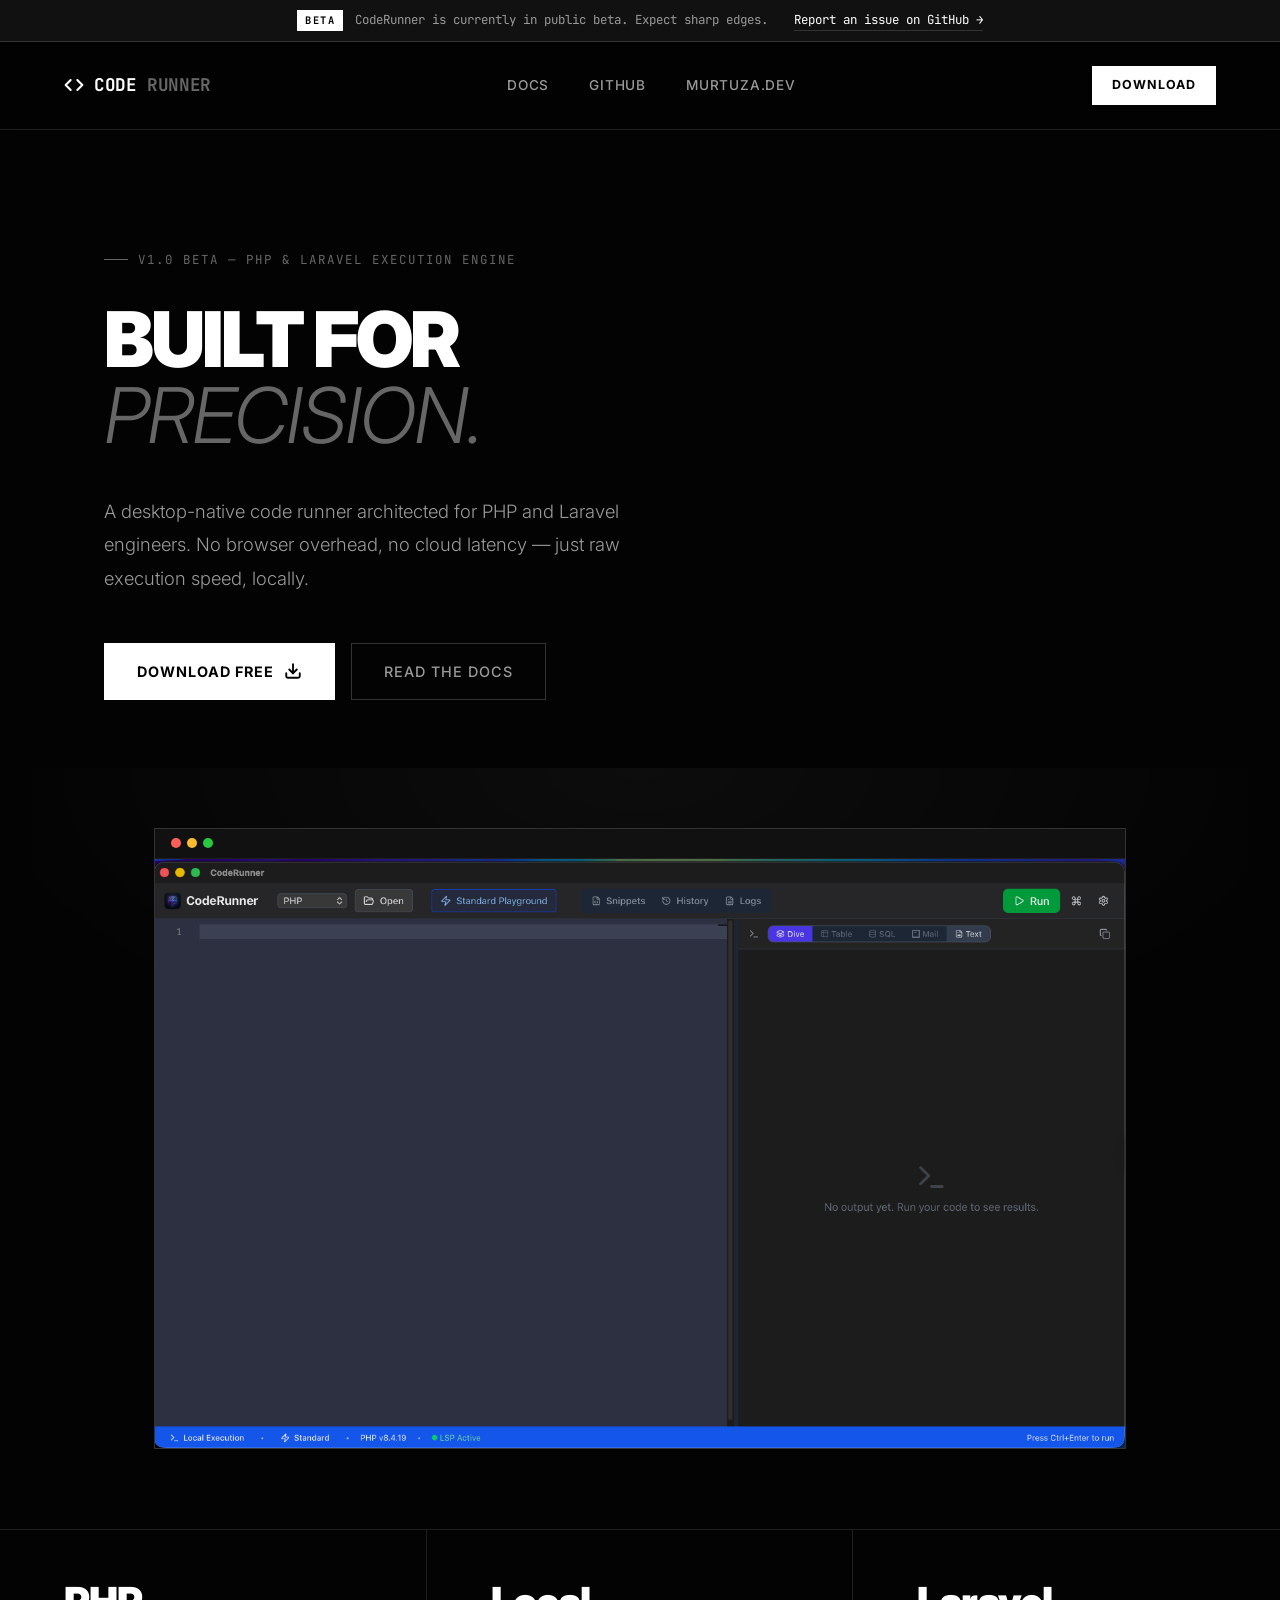
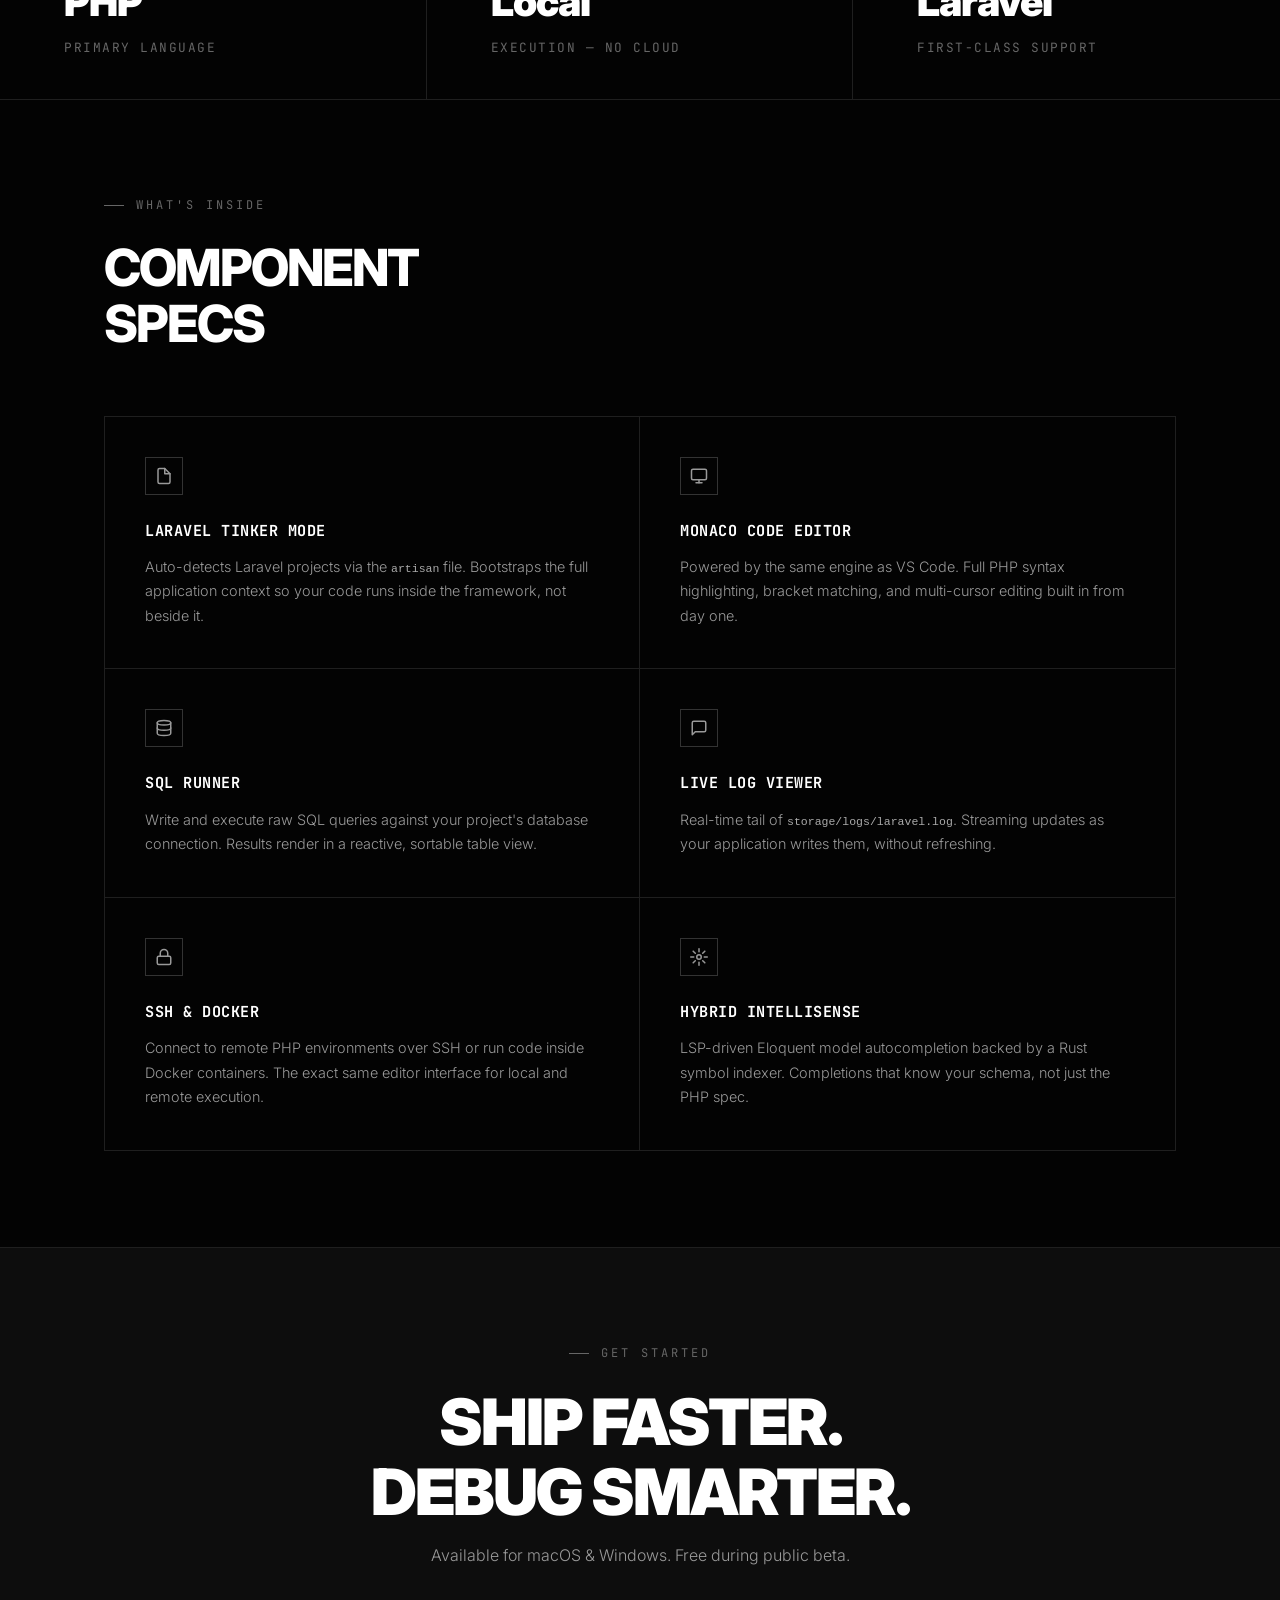
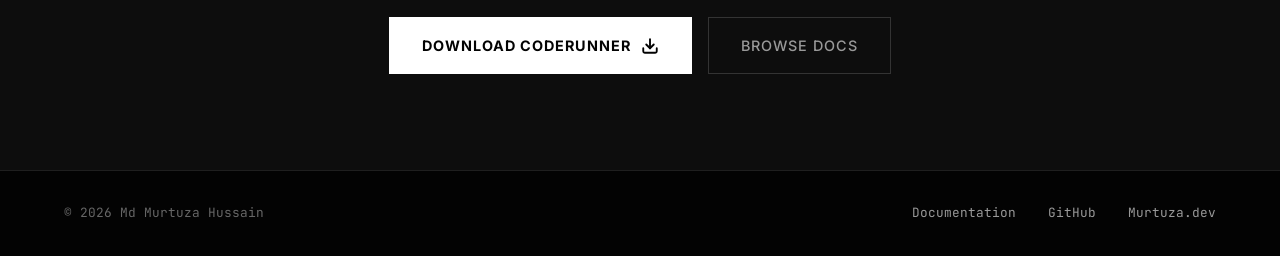
==== index.html @ 7c2348de "feat: add download page and package distribution files for macOS and Windows" ====
<!DOCTYPE html>
<html lang="en">
<head>
    <meta charset="UTF-8">
    <meta name="viewport" content="width=device-width, initial-scale=1.0">
    <title>CodeRunner — Laravel & PHP Code Execution Engine</title>
    <meta name="description" content="A precision-engineered desktop application for running PHP and Laravel code locally. Built for backend engineers who demand speed and reliability.">
    <link rel="preconnect" href="https://fonts.googleapis.com">
    <link rel="preconnect" href="https://fonts.gstatic.com" crossorigin>
    <link href="https://fonts.googleapis.com/css2?family=Inter:ital,wght@0,300;0,400;0,500;0,600;0,800;0,900;1,300&family=JetBrains+Mono:wght@400;700&display=swap" rel="stylesheet">
    <style>
        :root {
            --bg: #030303;
            --surface: #0d0d0d;
            --border: #1f1f1f;
            --border-bright: #333;
            --text: #ffffff;
            --muted: #666;
            --subtitle: #999;
            --accent: #e8e8e8;
        }

        * { margin: 0; padding: 0; box-sizing: border-box; }

        html { scroll-behavior: smooth; }

        body {
            background: var(--bg);
            color: var(--text);
            font-family: 'Inter', sans-serif;
            line-height: 1.6;
            overflow-x: hidden;
        }

        /* ─── BETA BANNER ─── */
        .beta-banner {
            background: #111;
            border-bottom: 1px solid var(--border-bright);
            padding: 0.6rem 1.5rem;
            display: flex;
            align-items: center;
            justify-content: center;
            gap: 0.75rem;
            font-family: 'JetBrains Mono', monospace;
            font-size: 0.78rem;
            color: var(--subtitle);
        }

        .beta-tag {
            background: #fff;
            color: #000;
            padding: 0.15rem 0.5rem;
            font-size: 0.65rem;
            font-weight: 700;
            letter-spacing: 1.5px;
            text-transform: uppercase;
        }

        .beta-banner a {
            color: var(--text);
            text-decoration: none;
            border-bottom: 1px solid var(--border-bright);
            transition: border-color 0.2s;
        }
        .beta-banner a:hover { border-color: var(--text); }

        /* ─── NAV ─── */
        nav {
            display: flex;
            justify-content: space-between;
            align-items: center;
            padding: 1.5rem 4rem;
            border-bottom: 1px solid var(--border);
            position: sticky;
            top: 0;
            z-index: 100;
            background: rgba(3, 3, 3, 0.85);
            backdrop-filter: blur(12px);
        }

        .brand {
            font-family: 'JetBrains Mono', monospace;
            font-weight: 700;
            font-size: 1.1rem;
            text-transform: uppercase;
            text-decoration: none;
            color: var(--text);
            display: flex;
            align-items: center;
            gap: 10px;
            letter-spacing: -0.3px;
        }
        .brand span { color: var(--muted); }

        .nav-links {
            display: flex;
            gap: 2.5rem;
            align-items: center;
        }

        .nav-links a {
            color: var(--subtitle);
            text-decoration: none;
            font-size: 0.85rem;
            font-weight: 500;
            text-transform: uppercase;
            letter-spacing: 0.8px;
            transition: color 0.2s;
        }
        .nav-links a:hover { color: var(--text); }

        .btn-nav {
            background: var(--text);
            color: var(--bg);
            padding: 0.55rem 1.2rem;
            text-decoration: none;
            font-weight: 700;
            font-size: 0.78rem;
            text-transform: uppercase;
            letter-spacing: 1px;
            border: 1px solid var(--text);
            transition: all 0.25s;
        }
        .btn-nav:hover { background: transparent; color: var(--text); }

        /* ─── HERO ─── */
        .hero {
            padding: 7rem 4rem 4rem;
            max-width: 1200px;
            margin: 0 auto;
            position: relative;
        }

        .hero-eyebrow {
            display: inline-flex;
            align-items: center;
            gap: 0.6rem;
            font-family: 'JetBrains Mono', monospace;
            font-size: 0.78rem;
            color: var(--muted);
            text-transform: uppercase;
            letter-spacing: 2px;
            margin-bottom: 2rem;
        }

        .hero-eyebrow::before {
            content: '';
            display: block;
            width: 24px;
            height: 1px;
            background: var(--muted);
        }

        .hero h1 {
            font-size: clamp(3rem, 6vw, 5.5rem);
            font-weight: 900;
            line-height: 1.0;
            letter-spacing: -3px;
            text-transform: uppercase;
            margin-bottom: 2.5rem;
        }

        .hero h1 .line-muted {
            color: var(--muted);
            display: block;
            font-weight: 300;
            font-style: italic;
            letter-spacing: -2px;
        }

        .hero-desc {
            font-size: 1.15rem;
            color: var(--subtitle);
            max-width: 520px;
            line-height: 1.8;
            margin-bottom: 3rem;
            font-weight: 300;
        }

        .hero-actions {
            display: flex;
            gap: 1rem;
            align-items: center;
            flex-wrap: wrap;
        }

        .btn-primary {
            background: var(--text);
            color: var(--bg);
            padding: 1rem 2rem;
            text-decoration: none;
            font-weight: 700;
            font-size: 0.9rem;
            text-transform: uppercase;
            letter-spacing: 1px;
            display: inline-flex;
            align-items: center;
            gap: 10px;
            border: 1px solid var(--text);
            transition: all 0.25s;
        }
        .btn-primary:hover { background: transparent; color: var(--text); }

        .btn-secondary {
            background: transparent;
            color: var(--subtitle);
            padding: 1rem 2rem;
            text-decoration: none;
            font-weight: 500;
            font-size: 0.9rem;
            text-transform: uppercase;
            letter-spacing: 1px;
            border: 1px solid var(--border-bright);
            transition: all 0.25s;
        }
        .btn-secondary:hover { color: var(--text); border-color: var(--text); }

        /* ─── APP SCREENSHOT ─── */
        .screenshot-wrap {
            max-width: 1100px;
            margin: 4rem auto 0;
            padding: 0 4rem;
            position: relative;
        }

        .screenshot-wrap::before {
            content: '';
            position: absolute;
            inset: -60px;
            background: radial-gradient(ellipse 80% 60% at 50% 0%, rgba(255,255,255,0.04) 0%, transparent 70%);
            pointer-events: none;
        }

        .screenshot-frame {
            border: 1px solid var(--border-bright);
            background: var(--surface);
            overflow: hidden;
            position: relative;
        }

        .screenshot-titlebar {
            background: #111;
            padding: 0.6rem 1rem;
            display: flex;
            align-items: center;
            gap: 6px;
            border-bottom: 1px solid var(--border);
        }

        .dot { width: 10px; height: 10px; border-radius: 50%; }
        .dot.red { background: #ff5f56; }
        .dot.yellow { background: #ffbd2e; }
        .dot.green { background: #27c93f; }

        .screenshot-frame img {
            width: 100%;
            display: block;
            opacity: 0.92;
        }

        /* ─── DIVIDER ─── */
        .section-divider {
            border: none;
            border-top: 1px solid var(--border);
            margin: 0;
        }

        /* ─── STATS STRIP ─── */
        .stats-strip {
            display: grid;
            grid-template-columns: repeat(3, 1fr);
            border-bottom: 1px solid var(--border);
        }

        .stat-item {
            padding: 2.5rem 4rem;
            border-right: 1px solid var(--border);
        }
        .stat-item:last-child { border-right: none; }

        .stat-num {
            font-size: 2.5rem;
            font-weight: 900;
            letter-spacing: -1px;
            margin-bottom: 0.25rem;
        }

        .stat-label {
            font-size: 0.8rem;
            color: var(--muted);
            text-transform: uppercase;
            letter-spacing: 1.5px;
            font-family: 'JetBrains Mono', monospace;
        }

        /* ─── FEATURES ─── */
        .features-section {
            padding: 6rem 4rem;
            max-width: 1200px;
            margin: 0 auto;
        }

        .section-label {
            font-family: 'JetBrains Mono', monospace;
            font-size: 0.75rem;
            color: var(--muted);
            text-transform: uppercase;
            letter-spacing: 3px;
            margin-bottom: 1.5rem;
            display: flex;
            align-items: center;
            gap: 0.75rem;
        }
        .section-label::before {
            content: '';
            display: block;
            width: 20px;
            height: 1px;
            background: var(--muted);
        }

        .features-header {
            font-size: clamp(2rem, 4vw, 3.5rem);
            font-weight: 800;
            letter-spacing: -2px;
            text-transform: uppercase;
            margin-bottom: 4rem;
            line-height: 1.1;
        }

        .features-grid {
            display: grid;
            grid-template-columns: repeat(2, 1fr);
            gap: 0;
            border: 1px solid var(--border);
        }

        .feature-card {
            padding: 2.5rem;
            border-right: 1px solid var(--border);
            border-bottom: 1px solid var(--border);
            position: relative;
            transition: background 0.3s;
        }
        .feature-card:hover { background: rgba(255,255,255,0.02); }
        .feature-card:nth-child(2n) { border-right: none; }
        .feature-card:nth-last-child(-n+2) { border-bottom: none; }

        .feature-icon {
            width: 38px;
            height: 38px;
            border: 1px solid var(--border-bright);
            display: flex;
            align-items: center;
            justify-content: center;
            margin-bottom: 1.5rem;
            color: var(--subtitle);
        }

        .feature-card h3 {
            font-size: 0.95rem;
            font-family: 'JetBrains Mono', monospace;
            text-transform: uppercase;
            letter-spacing: 0.5px;
            margin-bottom: 0.75rem;
        }

        .feature-card p {
            color: var(--subtitle);
            font-size: 0.9rem;
            font-weight: 300;
            line-height: 1.7;
        }

        /* ─── CTA ─── */
        .cta-section {
            background: var(--surface);
            border-top: 1px solid var(--border);
            border-bottom: 1px solid var(--border);
            padding: 6rem 4rem;
            display: flex;
            flex-direction: column;
            align-items: center;
            text-align: center;
        }

        .cta-section h2 {
            font-size: clamp(2rem, 5vw, 4rem);
            font-weight: 900;
            text-transform: uppercase;
            letter-spacing: -2px;
            margin-bottom: 1rem;
            line-height: 1.1;
        }

        .cta-section p {
            color: var(--subtitle);
            font-size: 1rem;
            max-width: 480px;
            margin-bottom: 3rem;
            font-weight: 300;
        }

        /* ─── FOOTER ─── */
        footer {
            padding: 2rem 4rem;
            display: flex;
            justify-content: space-between;
            align-items: center;
            font-size: 0.8rem;
            color: var(--muted);
            font-family: 'JetBrains Mono', monospace;
        }

        footer a {
            color: var(--subtitle);
            text-decoration: none;
            transition: color 0.2s;
        }
        footer a:hover { color: var(--text); }

        .footer-links { display: flex; gap: 2rem; }

        /* ─── RESPONSIVE ─── */
        @media (max-width: 900px) {
            nav { padding: 1.2rem 2rem; gap: 1rem; }
            .hero { padding: 4rem 2rem 3rem; }
            .screenshot-wrap { padding: 0 2rem; }
            .stats-strip { grid-template-columns: 1fr; }
            .stat-item { border-right: none; border-bottom: 1px solid var(--border); }
            .stat-item:last-child { border-bottom: none; }
            .features-section { padding: 4rem 2rem; }
            .features-grid { grid-template-columns: 1fr; }
            .feature-card { border-right: none !important; border-bottom: 1px solid var(--border) !important; }
            .feature-card:last-child { border-bottom: none !important; }
            .cta-section { padding: 4rem 2rem; }
            footer { flex-direction: column; gap: 1.5rem; padding: 2rem; text-align: center; }
            .footer-links { flex-wrap: wrap; justify-content: center; }
        }

        @media (max-width: 600px) {
            nav { flex-wrap: wrap; }
            .nav-links { display: none; }
            .hero h1 { letter-spacing: -2px; }
            .stat-item { padding: 2rem; }
        }
    </style>
</head>
<body>

    <!-- Beta Banner -->
    <div class="beta-banner">
        <span class="beta-tag">Beta</span>
        CodeRunner is currently in public beta. Expect sharp edges. &nbsp;
        <a href="https://github.com/mmurtuza" target="_blank">Report an issue on GitHub →</a>
    </div>

    <!-- Nav -->
    <nav>
        <a href="index.html" class="brand">
            <svg width="20" height="20" viewBox="0 0 24 24" fill="none" stroke="currentColor" stroke-width="2.5" stroke-linecap="round" stroke-linejoin="round">
                <polyline points="16 18 22 12 16 6"></polyline>
                <polyline points="8 6 2 12 8 18"></polyline>
            </svg>
            Code<span>Runner</span>
        </a>
        <div class="nav-links">
            <a href="docs/index.html">Docs</a>
            <a href="https://github.com/mmurtuza" target="_blank">GitHub</a>
            <a href="https://murtuza.dev" target="_blank">Murtuza.dev</a>
        </div>
        <a href="download.html" class="btn-nav">Download</a>
    </nav>

    <!-- Hero -->
    <section class="hero">
        <div class="hero-eyebrow">v1.0 Beta — PHP &amp; Laravel Execution Engine</div>
        <h1>
            Built for<br>
            <span class="line-muted">precision.</span>
        </h1>
        <p class="hero-desc">
            A desktop-native code runner architected for PHP and Laravel engineers. No browser overhead, no cloud latency — just raw execution speed, locally.
        </p>
        <div class="hero-actions">
            <a href="download.html" class="btn-primary">
                Download Free
                <svg width="18" height="18" viewBox="0 0 24 24" fill="none" stroke="currentColor" stroke-width="2.5" stroke-linecap="round" stroke-linejoin="round"><path d="M21 15v4a2 2 0 0 1-2 2H5a2 2 0 0 1-2-2v-4"/><polyline points="7 10 12 15 17 10"/><line x1="12" y1="15" x2="12" y2="3"/></svg>
            </a>
            <a href="docs/index.html" class="btn-secondary">Read the Docs</a>
        </div>
    </section>

    <!-- App Screenshot -->
    <div class="screenshot-wrap">
        <div class="screenshot-frame">
            <div class="screenshot-titlebar">
                <span class="dot red"></span>
                <span class="dot yellow"></span>
                <span class="dot green"></span>
            </div>
            <img src="img/coderunner-main.png" alt="CodeRunner application UI showing the PHP code editor and execution panel">
        </div>
    </div>

    <hr class="section-divider" style="margin-top: 5rem;">

    <!-- Stats Strip -->
    <div class="stats-strip">
        <div class="stat-item">
            <div class="stat-num">PHP</div>
            <div class="stat-label">Primary Language</div>
        </div>
        <div class="stat-item">
            <div class="stat-num">Local</div>
            <div class="stat-label">Execution — No Cloud</div>
        </div>
        <div class="stat-item">
            <div class="stat-num">Laravel</div>
            <div class="stat-label">First-Class Support</div>
        </div>
    </div>

    <!-- Features -->
    <section class="features-section">
        <div class="section-label">What's inside</div>
        <h2 class="features-header">Component<br>Specs</h2>

        <div class="features-grid">
            <div class="feature-card">
                <div class="feature-icon">
                    <svg width="18" height="18" viewBox="0 0 24 24" fill="none" stroke="currentColor" stroke-width="2" stroke-linecap="round" stroke-linejoin="round"><path d="M13 2H6a2 2 0 0 0-2 2v16a2 2 0 0 0 2 2h12a2 2 0 0 0 2-2V9z"></path><polyline points="13 2 13 9 20 9"></polyline></svg>
                </div>
                <h3>Laravel Tinker Mode</h3>
                <p>Auto-detects Laravel projects via the <code style="font-size:0.8em;color:#aaa">artisan</code> file. Bootstraps the full application context so your code runs inside the framework, not beside it.</p>
            </div>
            <div class="feature-card">
                <div class="feature-icon">
                    <svg width="18" height="18" viewBox="0 0 24 24" fill="none" stroke="currentColor" stroke-width="2" stroke-linecap="round" stroke-linejoin="round"><rect x="2" y="3" width="20" height="14" rx="2" ry="2"></rect><line x1="8" y1="21" x2="16" y2="21"></line><line x1="12" y1="17" x2="12" y2="21"></line></svg>
                </div>
                <h3>Monaco Code Editor</h3>
                <p>Powered by the same engine as VS Code. Full PHP syntax highlighting, bracket matching, and multi-cursor editing built in from day one.</p>
            </div>
            <div class="feature-card">
                <div class="feature-icon">
                    <svg width="18" height="18" viewBox="0 0 24 24" fill="none" stroke="currentColor" stroke-width="2" stroke-linecap="round" stroke-linejoin="round"><ellipse cx="12" cy="5" rx="9" ry="3"></ellipse><path d="M21 12c0 1.66-4 3-9 3s-9-1.34-9-3"></path><path d="M3 5v14c0 1.66 4 3 9 3s9-1.34 9-3V5"></path></svg>
                </div>
                <h3>SQL Runner</h3>
                <p>Write and execute raw SQL queries against your project's database connection. Results render in a reactive, sortable table view.</p>
            </div>
            <div class="feature-card">
                <div class="feature-icon">
                    <svg width="18" height="18" viewBox="0 0 24 24" fill="none" stroke="currentColor" stroke-width="2" stroke-linecap="round" stroke-linejoin="round"><path d="M21 15a2 2 0 0 1-2 2H7l-4 4V5a2 2 0 0 1 2-2h14a2 2 0 0 1 2 2z"></path></svg>
                </div>
                <h3>Live Log Viewer</h3>
                <p>Real-time tail of <code style="font-size:0.8em;color:#aaa">storage/logs/laravel.log</code>. Streaming updates as your application writes them, without refreshing.</p>
            </div>
            <div class="feature-card">
                <div class="feature-icon">
                    <svg width="18" height="18" viewBox="0 0 24 24" fill="none" stroke="currentColor" stroke-width="2" stroke-linecap="round" stroke-linejoin="round"><rect x="3" y="11" width="18" height="11" rx="2" ry="2"></rect><path d="M7 11V7a5 5 0 0 1 10 0v4"></path></svg>
                </div>
                <h3>SSH &amp; Docker</h3>
                <p>Connect to remote PHP environments over SSH or run code inside Docker containers. The exact same editor interface for local and remote execution.</p>
            </div>
            <div class="feature-card">
                <div class="feature-icon">
                    <svg width="18" height="18" viewBox="0 0 24 24" fill="none" stroke="currentColor" stroke-width="2" stroke-linecap="round" stroke-linejoin="round"><circle cx="12" cy="12" r="3"></circle><path d="M12 1v4M12 19v4M4.22 4.22l2.83 2.83M16.95 16.95l2.83 2.83M1 12h4M19 12h4M4.22 19.78l2.83-2.83M16.95 7.05l2.83-2.83"></path></svg>
                </div>
                <h3>Hybrid IntelliSense</h3>
                <p>LSP-driven Eloquent model autocompletion backed by a Rust symbol indexer. Completions that know your schema, not just the PHP spec.</p>
            </div>
        </div>
    </section>

    <!-- CTA -->
    <section class="cta-section">
        <div class="section-label" style="justify-content:center;">Get started</div>
        <h2>Ship faster.<br>Debug smarter.</h2>
        <p>Available for macOS &amp; Windows. Free during public beta.</p>
        <div class="hero-actions">
            <a href="download.html" class="btn-primary">
                Download CodeRunner
                <svg width="18" height="18" viewBox="0 0 24 24" fill="none" stroke="currentColor" stroke-width="2.5" stroke-linecap="round" stroke-linejoin="round"><path d="M21 15v4a2 2 0 0 1-2 2H5a2 2 0 0 1-2-2v-4"/><polyline points="7 10 12 15 17 10"/><line x1="12" y1="15" x2="12" y2="3"/></svg>
            </a>
            <a href="docs/index.html" class="btn-secondary">Browse Docs</a>
        </div>
    </section>

    <!-- Footer -->
    <footer>
        <div>&copy; 2026 Md Murtuza Hussain</div>
        <div class="footer-links">
            <a href="docs/index.html">Documentation</a>
            <a href="https://github.com/mmurtuza" target="_blank">GitHub</a>
            <a href="https://murtuza.dev" target="_blank">Murtuza.dev</a>
        </div>
    </footer>

</body>
</html>
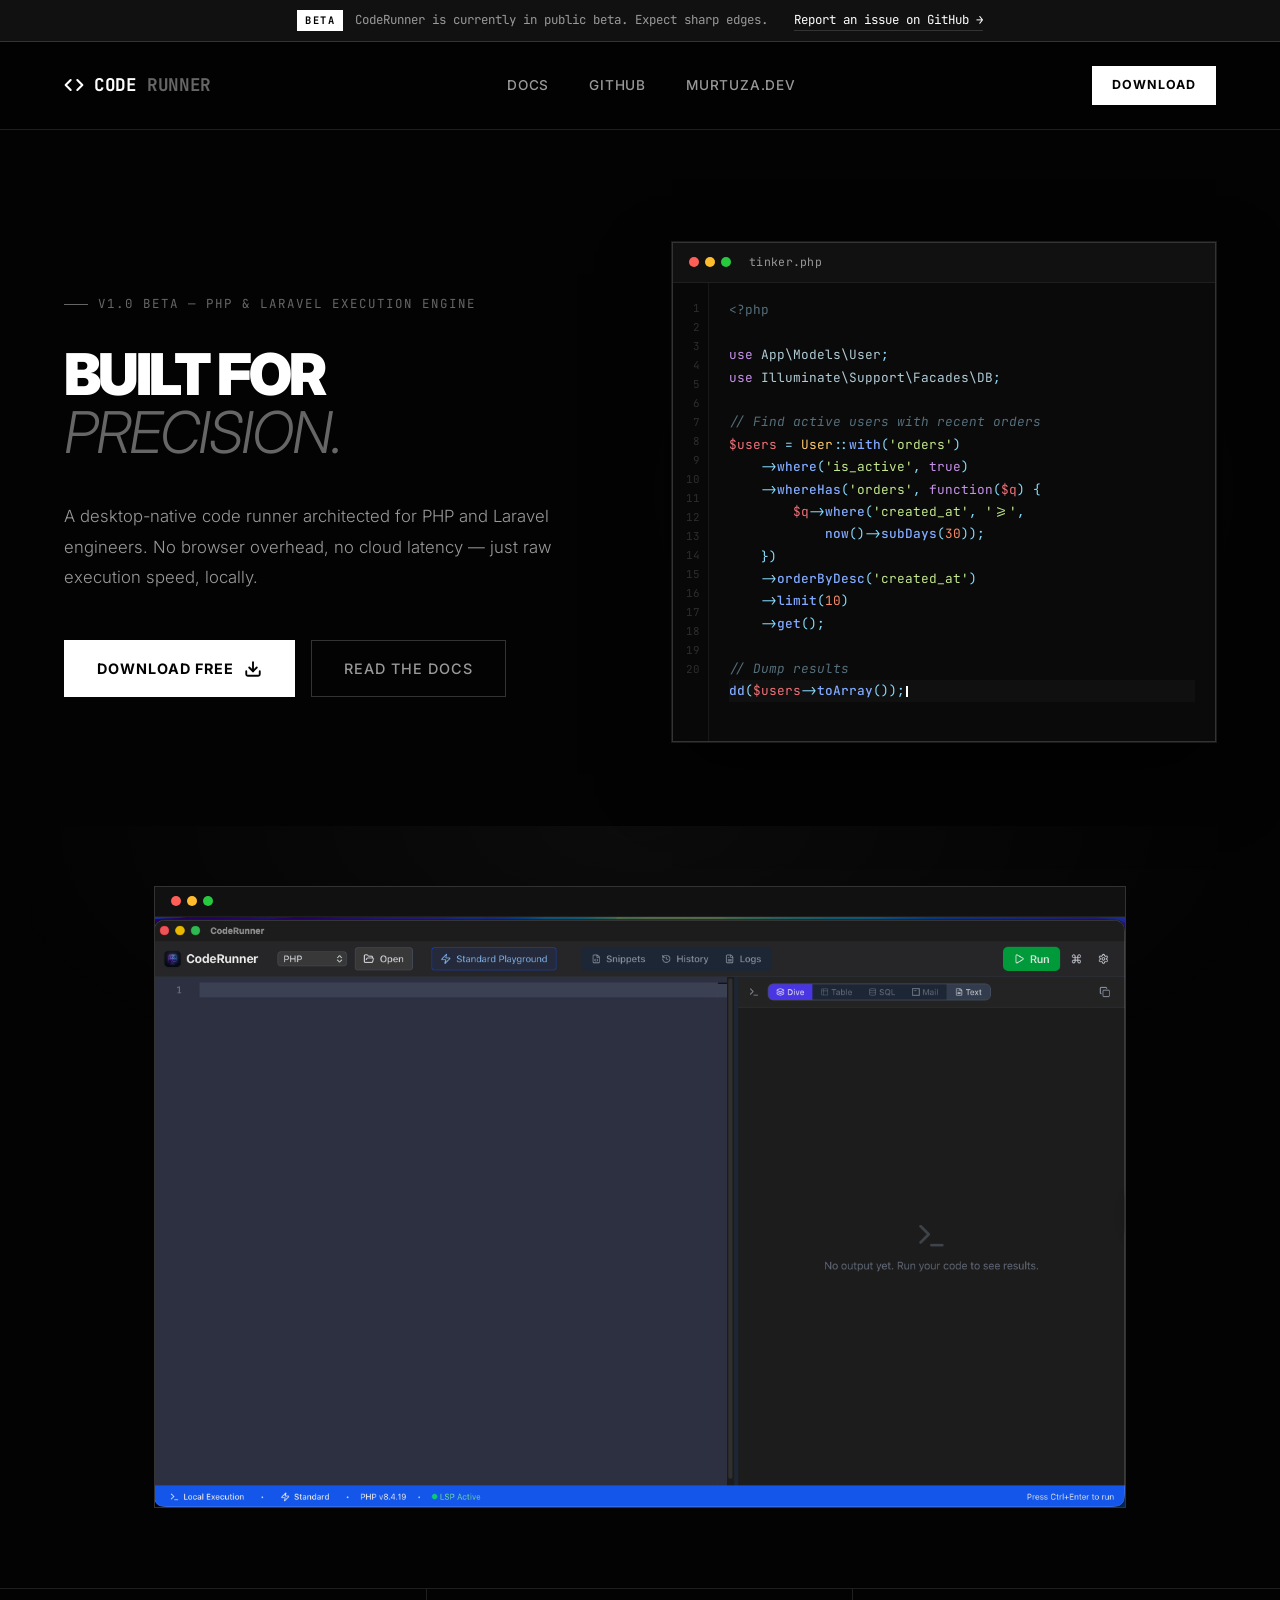
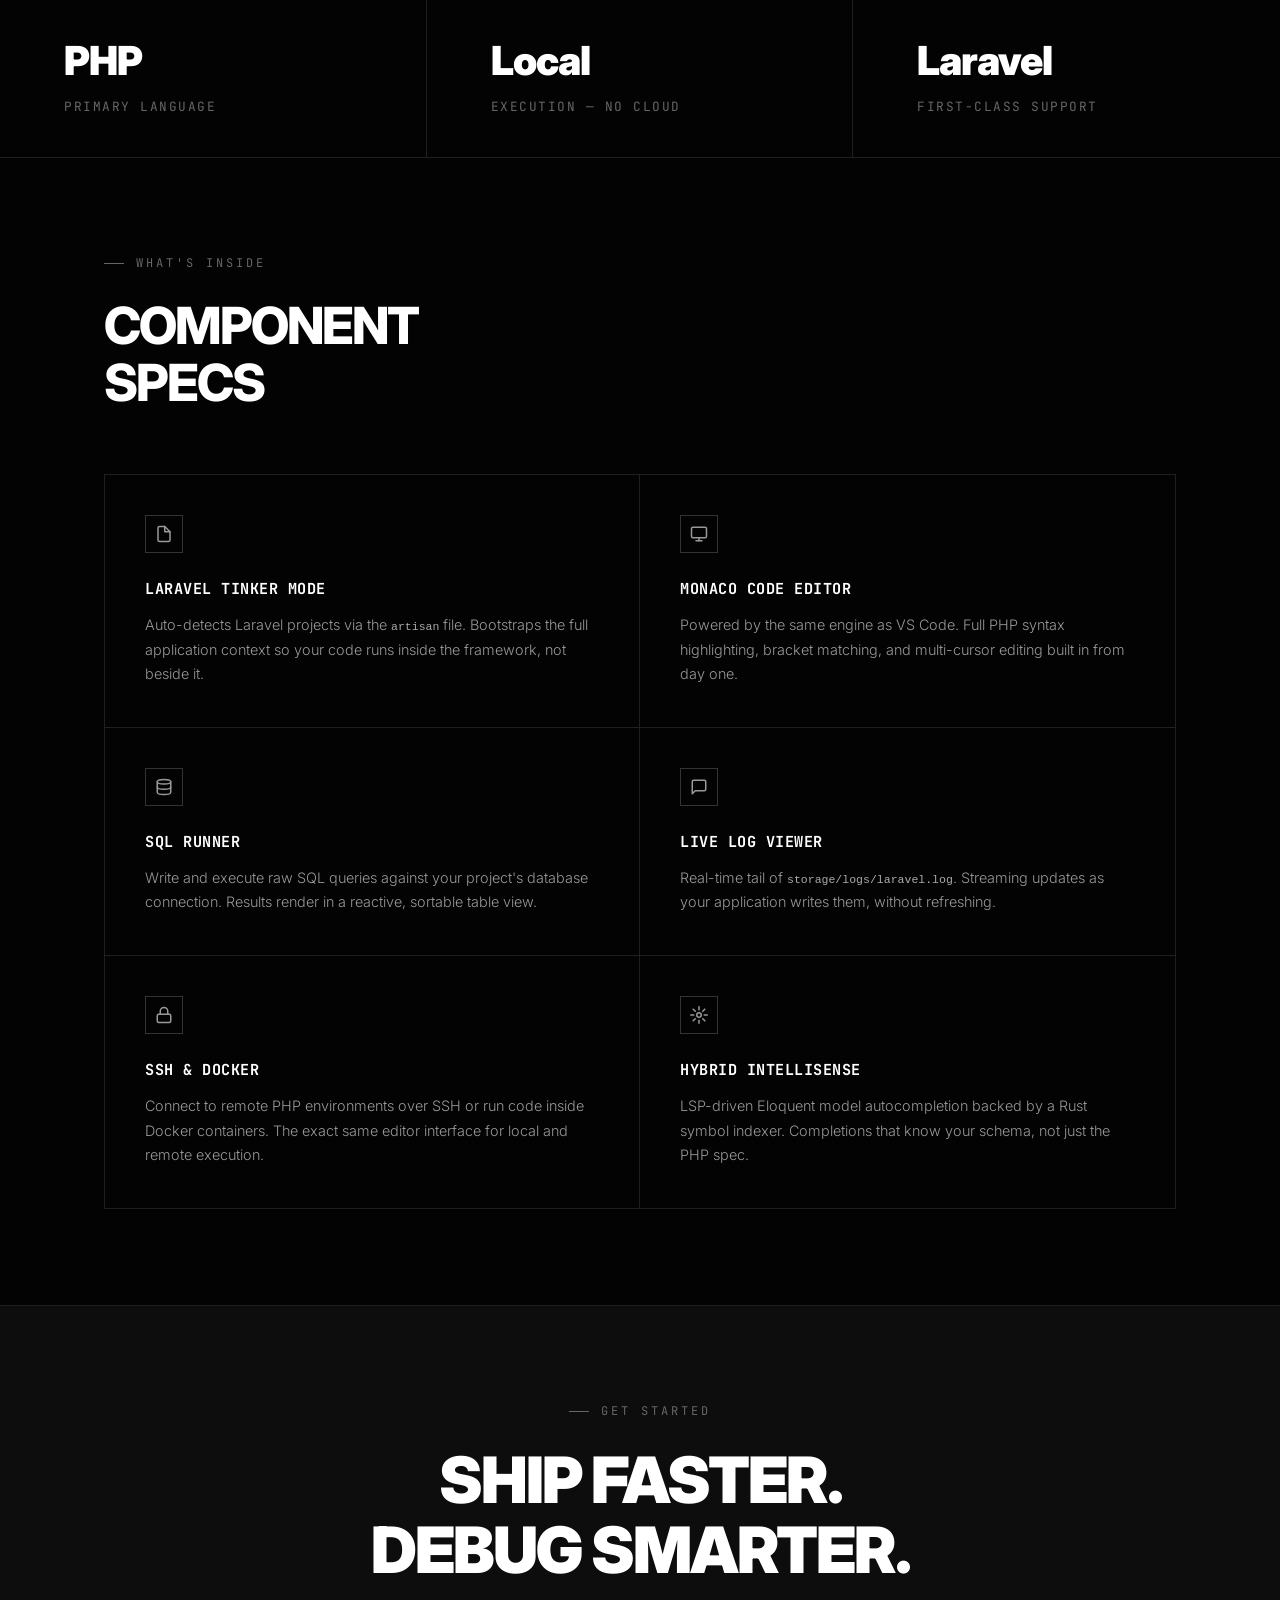
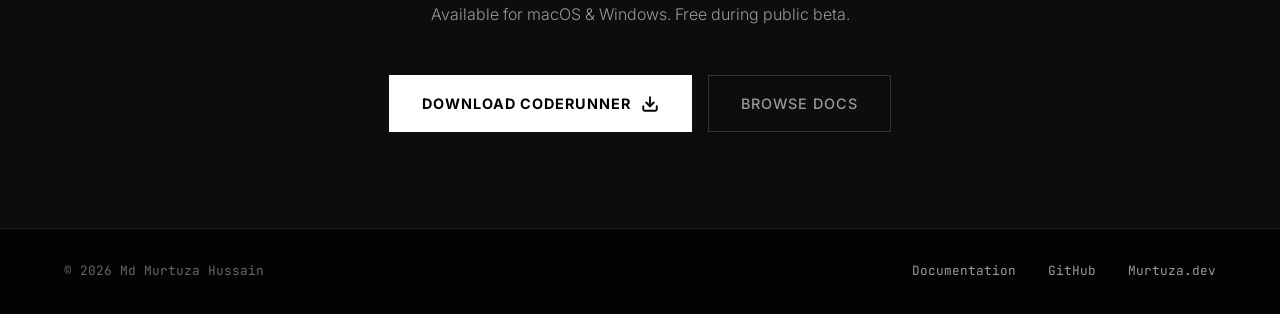
==== commit a8714c1c: "feat: add SEO metadata, Open Graph tags, and social media cards across all pages" ====
--- a/index.html
+++ b/index.html
@@ -1,13 +1,53 @@
 <!DOCTYPE html>
 <html lang="en">
+
 <head>
     <meta charset="UTF-8">
     <meta name="viewport" content="width=device-width, initial-scale=1.0">
     <title>CodeRunner — Laravel & PHP Code Execution Engine</title>
-    <meta name="description" content="A precision-engineered desktop application for running PHP and Laravel code locally. Built for backend engineers who demand speed and reliability.">
+    <meta name="description"
+        content="A precision-engineered desktop application for running PHP and Laravel code locally. Built for backend engineers who demand speed and reliability.">
+    <meta name="keywords"
+        content="CodeRunner, Laravel, PHP, code runner, code execution, desktop app, Tinker, Monaco editor, SSH, Docker, developer tools">
+    <meta name="author" content="Md Murtuza Hussain">
+    <meta name="robots" content="index, follow">
+    <link rel="canonical" href="https://murtuza.dev/coderunner-website/">
+
+    <!-- Open Graph / Facebook -->
+    <meta property="og:type" content="website">
+    <meta property="og:url" content="https://murtuza.dev/coderunner-website/">
+    <meta property="og:site_name" content="CodeRunner">
+    <meta property="og:title" content="CodeRunner — Laravel & PHP Code Execution Engine">
+    <meta property="og:description"
+        content="A precision-engineered desktop application for running PHP and Laravel code locally. Built for backend engineers who demand speed and reliability.">
+    <meta property="og:image" content="https://murtuza.dev/coderunner-website/img/og-image.png">
+    <meta property="og:image:secure_url" content="https://murtuza.dev/coderunner-website/img/og-image.png">
+    <meta property="og:image:type" content="image/png">
+    <meta property="og:image:width" content="1200">
+    <meta property="og:image:height" content="630">
+    <meta property="og:image:alt" content="CodeRunner — Laravel & PHP Code Execution Engine">
+    <meta property="og:locale" content="en_US">
+
+    <!-- Twitter Card -->
+    <meta name="twitter:card" content="summary_large_image">
+    <meta name="twitter:site" content="@mmurtuza">
+    <meta name="twitter:creator" content="@mmurtuza">
+    <meta name="twitter:url" content="https://murtuza.dev/coderunner-website/">
+    <meta name="twitter:title" content="CodeRunner — Laravel & PHP Code Execution Engine">
+    <meta name="twitter:description"
+        content="A precision-engineered desktop application for running PHP and Laravel code locally. Built for backend engineers who demand speed and reliability.">
+    <meta name="twitter:image" content="https://murtuza.dev/coderunner-website/img/og-image.png">
+    <meta name="twitter:image:alt" content="CodeRunner — Laravel & PHP Code Execution Engine">
+
+    <!-- Theme / PWA -->
+    <meta name="theme-color" content="#030303">
+    <meta name="color-scheme" content="dark">
+
     <link rel="preconnect" href="https://fonts.googleapis.com">
     <link rel="preconnect" href="https://fonts.gstatic.com" crossorigin>
-    <link href="https://fonts.googleapis.com/css2?family=Inter:ital,wght@0,300;0,400;0,500;0,600;0,800;0,900;1,300&family=JetBrains+Mono:wght@400;700&display=swap" rel="stylesheet">
+    <link
+        href="https://fonts.googleapis.com/css2?family=Inter:ital,wght@0,300;0,400;0,500;0,600;0,800;0,900;1,300&family=JetBrains+Mono:wght@400;700&display=swap"
+        rel="stylesheet">
     <style>
         :root {
             --bg: #030303;
@@ -20,9 +60,15 @@
             --accent: #e8e8e8;
         }
 
-        * { margin: 0; padding: 0; box-sizing: border-box; }
-
-        html { scroll-behavior: smooth; }
+        * {
+            margin: 0;
+            padding: 0;
+            box-sizing: border-box;
+        }
+
+        html {
+            scroll-behavior: smooth;
+        }
 
         body {
             background: var(--bg);
@@ -62,7 +108,10 @@
             border-bottom: 1px solid var(--border-bright);
             transition: border-color 0.2s;
         }
-        .beta-banner a:hover { border-color: var(--text); }
+
+        .beta-banner a:hover {
+            border-color: var(--text);
+        }
 
         /* ─── NAV ─── */
         nav {
@@ -90,7 +139,10 @@
             gap: 10px;
             letter-spacing: -0.3px;
         }
-        .brand span { color: var(--muted); }
+
+        .brand span {
+            color: var(--muted);
+        }
 
         .nav-links {
             display: flex;
@@ -107,7 +159,10 @@
             letter-spacing: 0.8px;
             transition: color 0.2s;
         }
-        .nav-links a:hover { color: var(--text); }
+
+        .nav-links a:hover {
+            color: var(--text);
+        }
 
         .btn-nav {
             background: var(--text);
@@ -121,14 +176,26 @@
             border: 1px solid var(--text);
             transition: all 0.25s;
         }
-        .btn-nav:hover { background: transparent; color: var(--text); }
+
+        .btn-nav:hover {
+            background: transparent;
+            color: var(--text);
+        }
 
         /* ─── HERO ─── */
         .hero {
-            padding: 7rem 4rem 4rem;
-            max-width: 1200px;
+            padding: 7rem 4rem 5rem;
+            max-width: 1300px;
             margin: 0 auto;
             position: relative;
+            display: grid;
+            grid-template-columns: 1fr 1fr;
+            gap: 4rem;
+            align-items: center;
+        }
+
+        .hero-text {
+            min-width: 0;
         }
 
         .hero-eyebrow {
@@ -152,7 +219,7 @@
         }
 
         .hero h1 {
-            font-size: clamp(3rem, 6vw, 5.5rem);
+            font-size: clamp(2.8rem, 4.5vw, 5rem);
             font-weight: 900;
             line-height: 1.0;
             letter-spacing: -3px;
@@ -169,9 +236,8 @@
         }
 
         .hero-desc {
-            font-size: 1.15rem;
+            font-size: 1.05rem;
             color: var(--subtitle);
-            max-width: 520px;
             line-height: 1.8;
             margin-bottom: 3rem;
             font-weight: 300;
@@ -182,6 +248,207 @@
             gap: 1rem;
             align-items: center;
             flex-wrap: wrap;
+        }
+
+        /* ─── CODE EDITOR WIDGET ─── */
+        .code-editor-wrap {
+            position: relative;
+        }
+
+        .code-editor-glow {
+            position: absolute;
+            inset: -40px;
+            background: radial-gradient(ellipse 70% 60% at 50% 50%, rgba(255, 255, 255, 0.04) 0%, transparent 70%);
+            pointer-events: none;
+            border-radius: 50%;
+        }
+
+        .code-editor {
+            background: #0a0a0a;
+            border: 1px solid var(--border-bright);
+            overflow: hidden;
+            position: relative;
+            box-shadow: 0 0 0 1px #1a1a1a, 0 32px 64px rgba(0, 0, 0, 0.6);
+            animation: editorFadeIn 0.8s ease 0.2s both;
+        }
+
+        @keyframes editorFadeIn {
+            from {
+                opacity: 0;
+                transform: translateY(16px);
+            }
+
+            to {
+                opacity: 1;
+                transform: translateY(0);
+            }
+        }
+
+        .ce-titlebar {
+            background: #111;
+            padding: 0.65rem 1rem;
+            display: flex;
+            align-items: center;
+            gap: 6px;
+            border-bottom: 1px solid var(--border);
+        }
+
+        .ce-dot {
+            width: 10px;
+            height: 10px;
+            border-radius: 50%;
+            flex-shrink: 0;
+        }
+
+        .ce-dot.r {
+            background: #ff5f56;
+        }
+
+        .ce-dot.y {
+            background: #ffbd2e;
+        }
+
+        .ce-dot.g {
+            background: #27c93f;
+        }
+
+        .ce-filename {
+            margin-left: 0.75rem;
+            font-family: 'JetBrains Mono', monospace;
+            font-size: 0.72rem;
+            color: var(--subtitle);
+            letter-spacing: 0.3px;
+        }
+
+        .ce-tab {
+            font-family: 'JetBrains Mono', monospace;
+            font-size: 0.7rem;
+            color: var(--muted);
+            background: rgba(255, 255, 255, 0.03);
+            border: 1px solid var(--border);
+            border-bottom: none;
+            padding: 0.2rem 0.75rem;
+            margin-left: auto;
+        }
+
+        .ce-body {
+            display: grid;
+            grid-template-columns: 36px 1fr;
+            font-family: 'JetBrains Mono', monospace;
+            font-size: 0.8rem;
+            line-height: 1.75;
+        }
+
+        .ce-gutter {
+            background: #080808;
+            border-right: 1px solid #181818;
+            padding: 1rem 0;
+            display: flex;
+            flex-direction: column;
+            align-items: flex-end;
+            padding-right: 8px;
+        }
+
+        .ce-gutter span {
+            font-size: 0.68rem;
+            color: #2d2d2d;
+            line-height: 1.75;
+            user-select: none;
+        }
+
+        .ce-code {
+            margin: 0;
+            padding: 1rem 1.25rem;
+            overflow-x: auto;
+            white-space: pre;
+            font-family: 'JetBrains Mono', monospace;
+            font-size: 0.8rem;
+            line-height: 1.75;
+        }
+
+        /* Syntax token colours — vivid, visible on dark bg */
+        .t-kw {
+            color: #c792ea;
+        }
+
+        /* purple — keywords: use, function, true */
+        .t-fn {
+            color: #82aaff;
+            font-weight: 500;
+        }
+
+        /* blue   — method/function calls */
+        .t-cls {
+            color: #ffcb6b;
+        }
+
+        /* amber  — class names */
+        .t-str {
+            color: #c3e88d;
+        }
+
+        /* green  — strings */
+        .t-num {
+            color: #f78c6c;
+        }
+
+        /* orange — numbers */
+        .t-op {
+            color: #89ddff;
+        }
+
+        /* cyan   — operators / punctuation */
+        .t-cmt {
+            color: #546e7a;
+            font-style: italic;
+        }
+
+        /* grey   — comments */
+        .t-var {
+            color: #f07178;
+        }
+
+        /* red    — variables $foo */
+        .t-php {
+            color: #546e7a;
+        }
+
+        /* grey   — <?php tag */
+        .t-ns {
+            color: #b2ccd6;
+        }
+
+        /* light  — namespace paths */
+
+        /* namespace */
+
+        /* Blinking cursor on last active line */
+        .t-cursor {
+            display: inline-block;
+            width: 2px;
+            height: 0.85em;
+            background: #ffffff;
+            margin-left: 1px;
+            vertical-align: middle;
+            animation: blink 1.1s step-start infinite;
+        }
+
+        @keyframes blink {
+
+            0%,
+            100% {
+                opacity: 1;
+            }
+
+            50% {
+                opacity: 0;
+            }
+        }
+
+        /* Active line highlight */
+        .ce-line-active {
+            background: rgba(255, 255, 255, 0.022);
+            display: block;
         }
 
         .btn-primary {
@@ -199,7 +466,11 @@
             border: 1px solid var(--text);
             transition: all 0.25s;
         }
-        .btn-primary:hover { background: transparent; color: var(--text); }
+
+        .btn-primary:hover {
+            background: transparent;
+            color: var(--text);
+        }
 
         .btn-secondary {
             background: transparent;
@@ -213,7 +484,11 @@
             border: 1px solid var(--border-bright);
             transition: all 0.25s;
         }
-        .btn-secondary:hover { color: var(--text); border-color: var(--text); }
+
+        .btn-secondary:hover {
+            color: var(--text);
+            border-color: var(--text);
+        }
 
         /* ─── APP SCREENSHOT ─── */
         .screenshot-wrap {
@@ -227,7 +502,7 @@
             content: '';
             position: absolute;
             inset: -60px;
-            background: radial-gradient(ellipse 80% 60% at 50% 0%, rgba(255,255,255,0.04) 0%, transparent 70%);
+            background: radial-gradient(ellipse 80% 60% at 50% 0%, rgba(255, 255, 255, 0.04) 0%, transparent 70%);
             pointer-events: none;
         }
 
@@ -247,10 +522,23 @@
             border-bottom: 1px solid var(--border);
         }
 
-        .dot { width: 10px; height: 10px; border-radius: 50%; }
-        .dot.red { background: #ff5f56; }
-        .dot.yellow { background: #ffbd2e; }
-        .dot.green { background: #27c93f; }
+        .dot {
+            width: 10px;
+            height: 10px;
+            border-radius: 50%;
+        }
+
+        .dot.red {
+            background: #ff5f56;
+        }
+
+        .dot.yellow {
+            background: #ffbd2e;
+        }
+
+        .dot.green {
+            background: #27c93f;
+        }
 
         .screenshot-frame img {
             width: 100%;
@@ -276,7 +564,10 @@
             padding: 2.5rem 4rem;
             border-right: 1px solid var(--border);
         }
-        .stat-item:last-child { border-right: none; }
+
+        .stat-item:last-child {
+            border-right: none;
+        }
 
         .stat-num {
             font-size: 2.5rem;
@@ -311,6 +602,7 @@
             align-items: center;
             gap: 0.75rem;
         }
+
         .section-label::before {
             content: '';
             display: block;
@@ -342,9 +634,18 @@
             position: relative;
             transition: background 0.3s;
         }
-        .feature-card:hover { background: rgba(255,255,255,0.02); }
-        .feature-card:nth-child(2n) { border-right: none; }
-        .feature-card:nth-last-child(-n+2) { border-bottom: none; }
+
+        .feature-card:hover {
+            background: rgba(255, 255, 255, 0.02);
+        }
+
+        .feature-card:nth-child(2n) {
+            border-right: none;
+        }
+
+        .feature-card:nth-last-child(-n+2) {
+            border-bottom: none;
+        }
 
         .feature-icon {
             width: 38px;
@@ -417,48 +718,127 @@
             text-decoration: none;
             transition: color 0.2s;
         }
-        footer a:hover { color: var(--text); }
-
-        .footer-links { display: flex; gap: 2rem; }
+
+        footer a:hover {
+            color: var(--text);
+        }
+
+        .footer-links {
+            display: flex;
+            gap: 2rem;
+        }
 
         /* ─── RESPONSIVE ─── */
+        @media (max-width: 1024px) {
+            .hero {
+                grid-template-columns: 1fr;
+                gap: 3rem;
+            }
+
+            .code-editor-wrap {
+                max-width: 600px;
+            }
+        }
+
         @media (max-width: 900px) {
-            nav { padding: 1.2rem 2rem; gap: 1rem; }
-            .hero { padding: 4rem 2rem 3rem; }
-            .screenshot-wrap { padding: 0 2rem; }
-            .stats-strip { grid-template-columns: 1fr; }
-            .stat-item { border-right: none; border-bottom: 1px solid var(--border); }
-            .stat-item:last-child { border-bottom: none; }
-            .features-section { padding: 4rem 2rem; }
-            .features-grid { grid-template-columns: 1fr; }
-            .feature-card { border-right: none !important; border-bottom: 1px solid var(--border) !important; }
-            .feature-card:last-child { border-bottom: none !important; }
-            .cta-section { padding: 4rem 2rem; }
-            footer { flex-direction: column; gap: 1.5rem; padding: 2rem; text-align: center; }
-            .footer-links { flex-wrap: wrap; justify-content: center; }
+            nav {
+                padding: 1.2rem 2rem;
+                gap: 1rem;
+            }
+
+            .hero {
+                padding: 4rem 2rem 3rem;
+            }
+
+            .screenshot-wrap {
+                padding: 0 2rem;
+            }
+
+            .stats-strip {
+                grid-template-columns: 1fr;
+            }
+
+            .stat-item {
+                border-right: none;
+                border-bottom: 1px solid var(--border);
+            }
+
+            .stat-item:last-child {
+                border-bottom: none;
+            }
+
+            .features-section {
+                padding: 4rem 2rem;
+            }
+
+            .features-grid {
+                grid-template-columns: 1fr;
+            }
+
+            .feature-card {
+                border-right: none !important;
+                border-bottom: 1px solid var(--border) !important;
+            }
+
+            .feature-card:last-child {
+                border-bottom: none !important;
+            }
+
+            .cta-section {
+                padding: 4rem 2rem;
+            }
+
+            footer {
+                flex-direction: column;
+                gap: 1.5rem;
+                padding: 2rem;
+                text-align: center;
+            }
+
+            .footer-links {
+                flex-wrap: wrap;
+                justify-content: center;
+            }
         }
 
         @media (max-width: 600px) {
-            nav { flex-wrap: wrap; }
-            .nav-links { display: none; }
-            .hero h1 { letter-spacing: -2px; }
-            .stat-item { padding: 2rem; }
+            nav {
+                flex-wrap: wrap;
+            }
+
+            .nav-links {
+                display: none;
+            }
+
+            .hero h1 {
+                letter-spacing: -2px;
+            }
+
+            .stat-item {
+                padding: 2rem;
+            }
+
+            .ce-body {
+                font-size: 0.72rem;
+            }
         }
     </style>
 </head>
+
 <body>
 
     <!-- Beta Banner -->
     <div class="beta-banner">
         <span class="beta-tag">Beta</span>
         CodeRunner is currently in public beta. Expect sharp edges. &nbsp;
-        <a href="https://github.com/mmurtuza" target="_blank">Report an issue on GitHub →</a>
+        <a href="https://github.com/mmurtuza/coderunner-website" target="_blank">Report an issue on GitHub →</a>
     </div>
 
     <!-- Nav -->
     <nav>
         <a href="index.html" class="brand">
-            <svg width="20" height="20" viewBox="0 0 24 24" fill="none" stroke="currentColor" stroke-width="2.5" stroke-linecap="round" stroke-linejoin="round">
+            <svg width="20" height="20" viewBox="0 0 24 24" fill="none" stroke="currentColor" stroke-width="2.5"
+                stroke-linecap="round" stroke-linejoin="round">
                 <polyline points="16 18 22 12 16 6"></polyline>
                 <polyline points="8 6 2 12 8 18"></polyline>
             </svg>
@@ -474,21 +854,74 @@
 
     <!-- Hero -->
     <section class="hero">
-        <div class="hero-eyebrow">v1.0 Beta — PHP &amp; Laravel Execution Engine</div>
-        <h1>
-            Built for<br>
-            <span class="line-muted">precision.</span>
-        </h1>
-        <p class="hero-desc">
-            A desktop-native code runner architected for PHP and Laravel engineers. No browser overhead, no cloud latency — just raw execution speed, locally.
-        </p>
-        <div class="hero-actions">
-            <a href="download.html" class="btn-primary">
-                Download Free
-                <svg width="18" height="18" viewBox="0 0 24 24" fill="none" stroke="currentColor" stroke-width="2.5" stroke-linecap="round" stroke-linejoin="round"><path d="M21 15v4a2 2 0 0 1-2 2H5a2 2 0 0 1-2-2v-4"/><polyline points="7 10 12 15 17 10"/><line x1="12" y1="15" x2="12" y2="3"/></svg>
-            </a>
-            <a href="docs/index.html" class="btn-secondary">Read the Docs</a>
+
+        <!-- Left: Text -->
+        <div class="hero-text">
+            <div class="hero-eyebrow">v1.0 Beta — PHP &amp; Laravel Execution Engine</div>
+            <h1>
+                Built for<br>
+                <span class="line-muted">precision.</span>
+            </h1>
+            <p class="hero-desc">
+                A desktop-native code runner architected for PHP and Laravel engineers. No browser overhead, no cloud
+                latency — just raw execution speed, locally.
+            </p>
+            <div class="hero-actions">
+                <a href="download.html" class="btn-primary">
+                    Download Free
+                    <svg width="18" height="18" viewBox="0 0 24 24" fill="none" stroke="currentColor" stroke-width="2.5"
+                        stroke-linecap="round" stroke-linejoin="round">
+                        <path d="M21 15v4a2 2 0 0 1-2 2H5a2 2 0 0 1-2-2v-4" />
+                        <polyline points="7 10 12 15 17 10" />
+                        <line x1="12" y1="15" x2="12" y2="3" />
+                    </svg>
+                </a>
+                <a href="docs/index.html" class="btn-secondary">Read the Docs</a>
+            </div>
         </div>
+
+        <!-- Right: Code Editor Widget -->
+        <div class="code-editor-wrap">
+            <div class="code-editor-glow"></div>
+            <div class="code-editor">
+                <!-- Title bar -->
+                <div class="ce-titlebar">
+                    <span class="ce-dot r"></span>
+                    <span class="ce-dot y"></span>
+                    <span class="ce-dot g"></span>
+                    <span class="ce-filename">tinker.php</span>
+                </div>
+                <!-- Code body -->
+                <div class="ce-body">
+                    <div class="ce-gutter">
+                        <span>1</span><span>2</span><span>3</span><span>4</span><span>5</span>
+                        <span>6</span><span>7</span><span>8</span><span>9</span><span>10</span>
+                        <span>11</span><span>12</span><span>13</span><span>14</span><span>15</span>
+                        <span>16</span><span>17</span><span>18</span><span>19</span><span>20</span>
+                    </div>
+                    <pre class="ce-code"><span class="t-php">&lt;?php</span>
+
+<span class="t-kw">use</span> <span class="t-ns">App\Models\User</span><span class="t-op">;</span>
+<span class="t-kw">use</span> <span class="t-ns">Illuminate\Support\Facades\DB</span><span class="t-op">;</span>
+
+<span class="t-cmt">// Find active users with recent orders</span>
+<span class="t-var">$users</span> <span class="t-op">=</span> <span class="t-cls">User</span><span class="t-op">::</span><span class="t-fn">with</span><span class="t-op">(</span><span class="t-str">'orders'</span><span class="t-op">)</span>
+    <span class="t-op">-&gt;</span><span class="t-fn">where</span><span class="t-op">(</span><span class="t-str">'is_active'</span><span class="t-op">,</span> <span class="t-kw">true</span><span class="t-op">)</span>
+    <span class="t-op">-&gt;</span><span class="t-fn">whereHas</span><span class="t-op">(</span><span class="t-str">'orders'</span><span class="t-op">,</span> <span class="t-kw">function</span><span class="t-op">(</span><span class="t-var">$q</span><span class="t-op">) {</span>
+        <span class="t-var">$q</span><span class="t-op">-&gt;</span><span class="t-fn">where</span><span class="t-op">(</span><span class="t-str">'created_at'</span><span class="t-op">,</span> <span class="t-str">'&gt;='</span><span class="t-op">,</span>
+            <span class="t-fn">now</span><span class="t-op">()-&gt;</span><span class="t-fn">subDays</span><span class="t-op">(</span><span class="t-num">30</span><span class="t-op">));</span>
+    <span class="t-op">})</span>
+    <span class="t-op">-&gt;</span><span class="t-fn">orderByDesc</span><span class="t-op">(</span><span class="t-str">'created_at'</span><span class="t-op">)</span>
+    <span class="t-op">-&gt;</span><span class="t-fn">limit</span><span class="t-op">(</span><span class="t-num">10</span><span class="t-op">)</span>
+    <span class="t-op">-&gt;</span><span class="t-fn">get</span><span class="t-op">();</span>
+
+<span class="t-cmt">// Dump results</span>
+<span class="ce-line-active"><span class="t-fn">dd</span><span class="t-op">(</span><span class="t-var">$users</span><span class="t-op">-&gt;</span><span class="t-fn">toArray</span><span class="t-op">());</span><span class="t-cursor"></span></span>
+</pre>
+                </div>
+            </div>
+        </div>
+
     </section>
 
     <!-- App Screenshot -->
@@ -499,7 +932,8 @@
                 <span class="dot yellow"></span>
                 <span class="dot green"></span>
             </div>
-            <img src="img/coderunner-main.png" alt="CodeRunner application UI showing the PHP code editor and execution panel">
+            <img src="img/coderunner-main.png"
+                alt="CodeRunner application UI showing the PHP code editor and execution panel">
         </div>
     </div>
 
@@ -529,45 +963,78 @@
         <div class="features-grid">
             <div class="feature-card">
                 <div class="feature-icon">
-                    <svg width="18" height="18" viewBox="0 0 24 24" fill="none" stroke="currentColor" stroke-width="2" stroke-linecap="round" stroke-linejoin="round"><path d="M13 2H6a2 2 0 0 0-2 2v16a2 2 0 0 0 2 2h12a2 2 0 0 0 2-2V9z"></path><polyline points="13 2 13 9 20 9"></polyline></svg>
+                    <svg width="18" height="18" viewBox="0 0 24 24" fill="none" stroke="currentColor" stroke-width="2"
+                        stroke-linecap="round" stroke-linejoin="round">
+                        <path d="M13 2H6a2 2 0 0 0-2 2v16a2 2 0 0 0 2 2h12a2 2 0 0 0 2-2V9z"></path>
+                        <polyline points="13 2 13 9 20 9"></polyline>
+                    </svg>
                 </div>
                 <h3>Laravel Tinker Mode</h3>
-                <p>Auto-detects Laravel projects via the <code style="font-size:0.8em;color:#aaa">artisan</code> file. Bootstraps the full application context so your code runs inside the framework, not beside it.</p>
+                <p>Auto-detects Laravel projects via the <code style="font-size:0.8em;color:#aaa">artisan</code> file.
+                    Bootstraps the full application context so your code runs inside the framework, not beside it.</p>
             </div>
             <div class="feature-card">
                 <div class="feature-icon">
-                    <svg width="18" height="18" viewBox="0 0 24 24" fill="none" stroke="currentColor" stroke-width="2" stroke-linecap="round" stroke-linejoin="round"><rect x="2" y="3" width="20" height="14" rx="2" ry="2"></rect><line x1="8" y1="21" x2="16" y2="21"></line><line x1="12" y1="17" x2="12" y2="21"></line></svg>
+                    <svg width="18" height="18" viewBox="0 0 24 24" fill="none" stroke="currentColor" stroke-width="2"
+                        stroke-linecap="round" stroke-linejoin="round">
+                        <rect x="2" y="3" width="20" height="14" rx="2" ry="2"></rect>
+                        <line x1="8" y1="21" x2="16" y2="21"></line>
+                        <line x1="12" y1="17" x2="12" y2="21"></line>
+                    </svg>
                 </div>
                 <h3>Monaco Code Editor</h3>
-                <p>Powered by the same engine as VS Code. Full PHP syntax highlighting, bracket matching, and multi-cursor editing built in from day one.</p>
+                <p>Powered by the same engine as VS Code. Full PHP syntax highlighting, bracket matching, and
+                    multi-cursor editing built in from day one.</p>
             </div>
             <div class="feature-card">
                 <div class="feature-icon">
-                    <svg width="18" height="18" viewBox="0 0 24 24" fill="none" stroke="currentColor" stroke-width="2" stroke-linecap="round" stroke-linejoin="round"><ellipse cx="12" cy="5" rx="9" ry="3"></ellipse><path d="M21 12c0 1.66-4 3-9 3s-9-1.34-9-3"></path><path d="M3 5v14c0 1.66 4 3 9 3s9-1.34 9-3V5"></path></svg>
+                    <svg width="18" height="18" viewBox="0 0 24 24" fill="none" stroke="currentColor" stroke-width="2"
+                        stroke-linecap="round" stroke-linejoin="round">
+                        <ellipse cx="12" cy="5" rx="9" ry="3"></ellipse>
+                        <path d="M21 12c0 1.66-4 3-9 3s-9-1.34-9-3"></path>
+                        <path d="M3 5v14c0 1.66 4 3 9 3s9-1.34 9-3V5"></path>
+                    </svg>
                 </div>
                 <h3>SQL Runner</h3>
-                <p>Write and execute raw SQL queries against your project's database connection. Results render in a reactive, sortable table view.</p>
+                <p>Write and execute raw SQL queries against your project's database connection. Results render in a
+                    reactive, sortable table view.</p>
             </div>
             <div class="feature-card">
                 <div class="feature-icon">
-                    <svg width="18" height="18" viewBox="0 0 24 24" fill="none" stroke="currentColor" stroke-width="2" stroke-linecap="round" stroke-linejoin="round"><path d="M21 15a2 2 0 0 1-2 2H7l-4 4V5a2 2 0 0 1 2-2h14a2 2 0 0 1 2 2z"></path></svg>
+                    <svg width="18" height="18" viewBox="0 0 24 24" fill="none" stroke="currentColor" stroke-width="2"
+                        stroke-linecap="round" stroke-linejoin="round">
+                        <path d="M21 15a2 2 0 0 1-2 2H7l-4 4V5a2 2 0 0 1 2-2h14a2 2 0 0 1 2 2z"></path>
+                    </svg>
                 </div>
                 <h3>Live Log Viewer</h3>
-                <p>Real-time tail of <code style="font-size:0.8em;color:#aaa">storage/logs/laravel.log</code>. Streaming updates as your application writes them, without refreshing.</p>
+                <p>Real-time tail of <code style="font-size:0.8em;color:#aaa">storage/logs/laravel.log</code>. Streaming
+                    updates as your application writes them, without refreshing.</p>
             </div>
             <div class="feature-card">
                 <div class="feature-icon">
-                    <svg width="18" height="18" viewBox="0 0 24 24" fill="none" stroke="currentColor" stroke-width="2" stroke-linecap="round" stroke-linejoin="round"><rect x="3" y="11" width="18" height="11" rx="2" ry="2"></rect><path d="M7 11V7a5 5 0 0 1 10 0v4"></path></svg>
+                    <svg width="18" height="18" viewBox="0 0 24 24" fill="none" stroke="currentColor" stroke-width="2"
+                        stroke-linecap="round" stroke-linejoin="round">
+                        <rect x="3" y="11" width="18" height="11" rx="2" ry="2"></rect>
+                        <path d="M7 11V7a5 5 0 0 1 10 0v4"></path>
+                    </svg>
                 </div>
                 <h3>SSH &amp; Docker</h3>
-                <p>Connect to remote PHP environments over SSH or run code inside Docker containers. The exact same editor interface for local and remote execution.</p>
+                <p>Connect to remote PHP environments over SSH or run code inside Docker containers. The exact same
+                    editor interface for local and remote execution.</p>
             </div>
             <div class="feature-card">
                 <div class="feature-icon">
-                    <svg width="18" height="18" viewBox="0 0 24 24" fill="none" stroke="currentColor" stroke-width="2" stroke-linecap="round" stroke-linejoin="round"><circle cx="12" cy="12" r="3"></circle><path d="M12 1v4M12 19v4M4.22 4.22l2.83 2.83M16.95 16.95l2.83 2.83M1 12h4M19 12h4M4.22 19.78l2.83-2.83M16.95 7.05l2.83-2.83"></path></svg>
+                    <svg width="18" height="18" viewBox="0 0 24 24" fill="none" stroke="currentColor" stroke-width="2"
+                        stroke-linecap="round" stroke-linejoin="round">
+                        <circle cx="12" cy="12" r="3"></circle>
+                        <path
+                            d="M12 1v4M12 19v4M4.22 4.22l2.83 2.83M16.95 16.95l2.83 2.83M1 12h4M19 12h4M4.22 19.78l2.83-2.83M16.95 7.05l2.83-2.83">
+                        </path>
+                    </svg>
                 </div>
                 <h3>Hybrid IntelliSense</h3>
-                <p>LSP-driven Eloquent model autocompletion backed by a Rust symbol indexer. Completions that know your schema, not just the PHP spec.</p>
+                <p>LSP-driven Eloquent model autocompletion backed by a Rust symbol indexer. Completions that know your
+                    schema, not just the PHP spec.</p>
             </div>
         </div>
     </section>
@@ -580,7 +1047,12 @@
         <div class="hero-actions">
             <a href="download.html" class="btn-primary">
                 Download CodeRunner
-                <svg width="18" height="18" viewBox="0 0 24 24" fill="none" stroke="currentColor" stroke-width="2.5" stroke-linecap="round" stroke-linejoin="round"><path d="M21 15v4a2 2 0 0 1-2 2H5a2 2 0 0 1-2-2v-4"/><polyline points="7 10 12 15 17 10"/><line x1="12" y1="15" x2="12" y2="3"/></svg>
+                <svg width="18" height="18" viewBox="0 0 24 24" fill="none" stroke="currentColor" stroke-width="2.5"
+                    stroke-linecap="round" stroke-linejoin="round">
+                    <path d="M21 15v4a2 2 0 0 1-2 2H5a2 2 0 0 1-2-2v-4" />
+                    <polyline points="7 10 12 15 17 10" />
+                    <line x1="12" y1="15" x2="12" y2="3" />
+                </svg>
             </a>
             <a href="docs/index.html" class="btn-secondary">Browse Docs</a>
         </div>
@@ -597,4 +1069,5 @@
     </footer>
 
 </body>
-</html>
+
+</html>
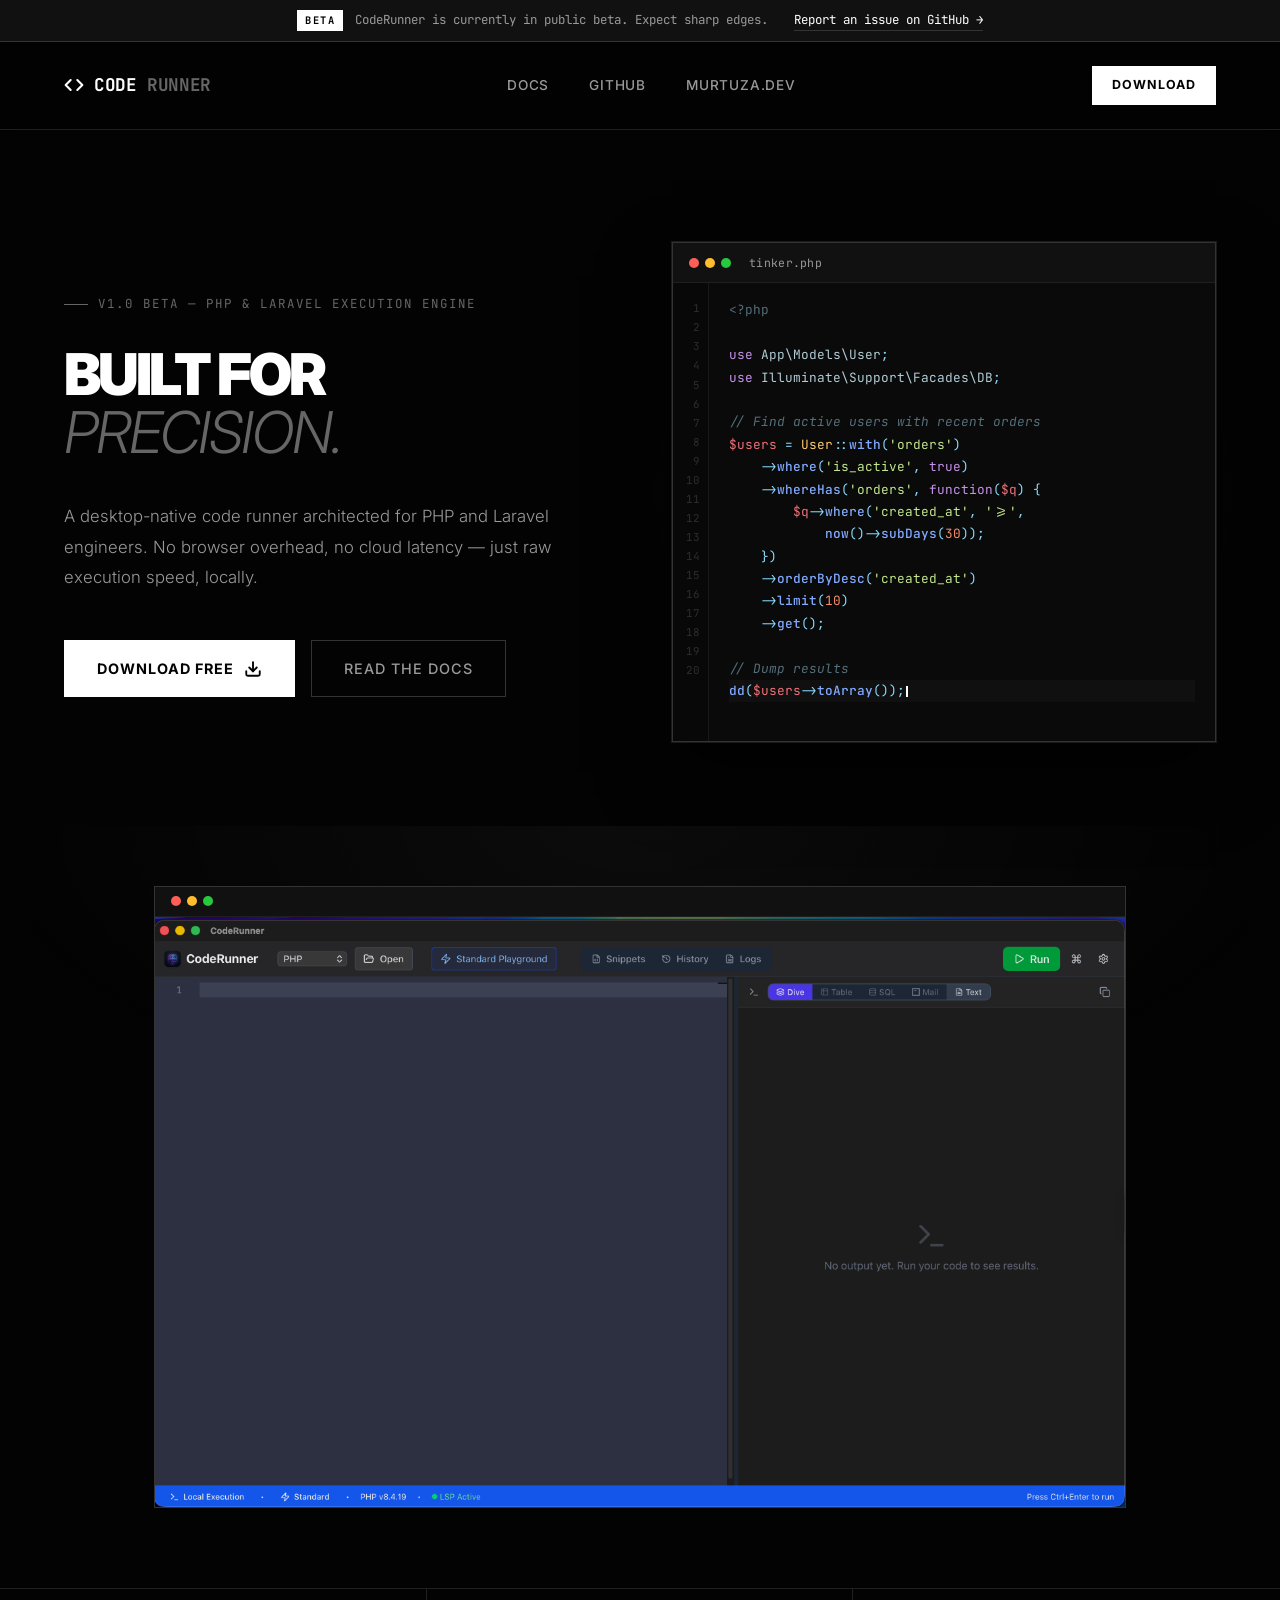
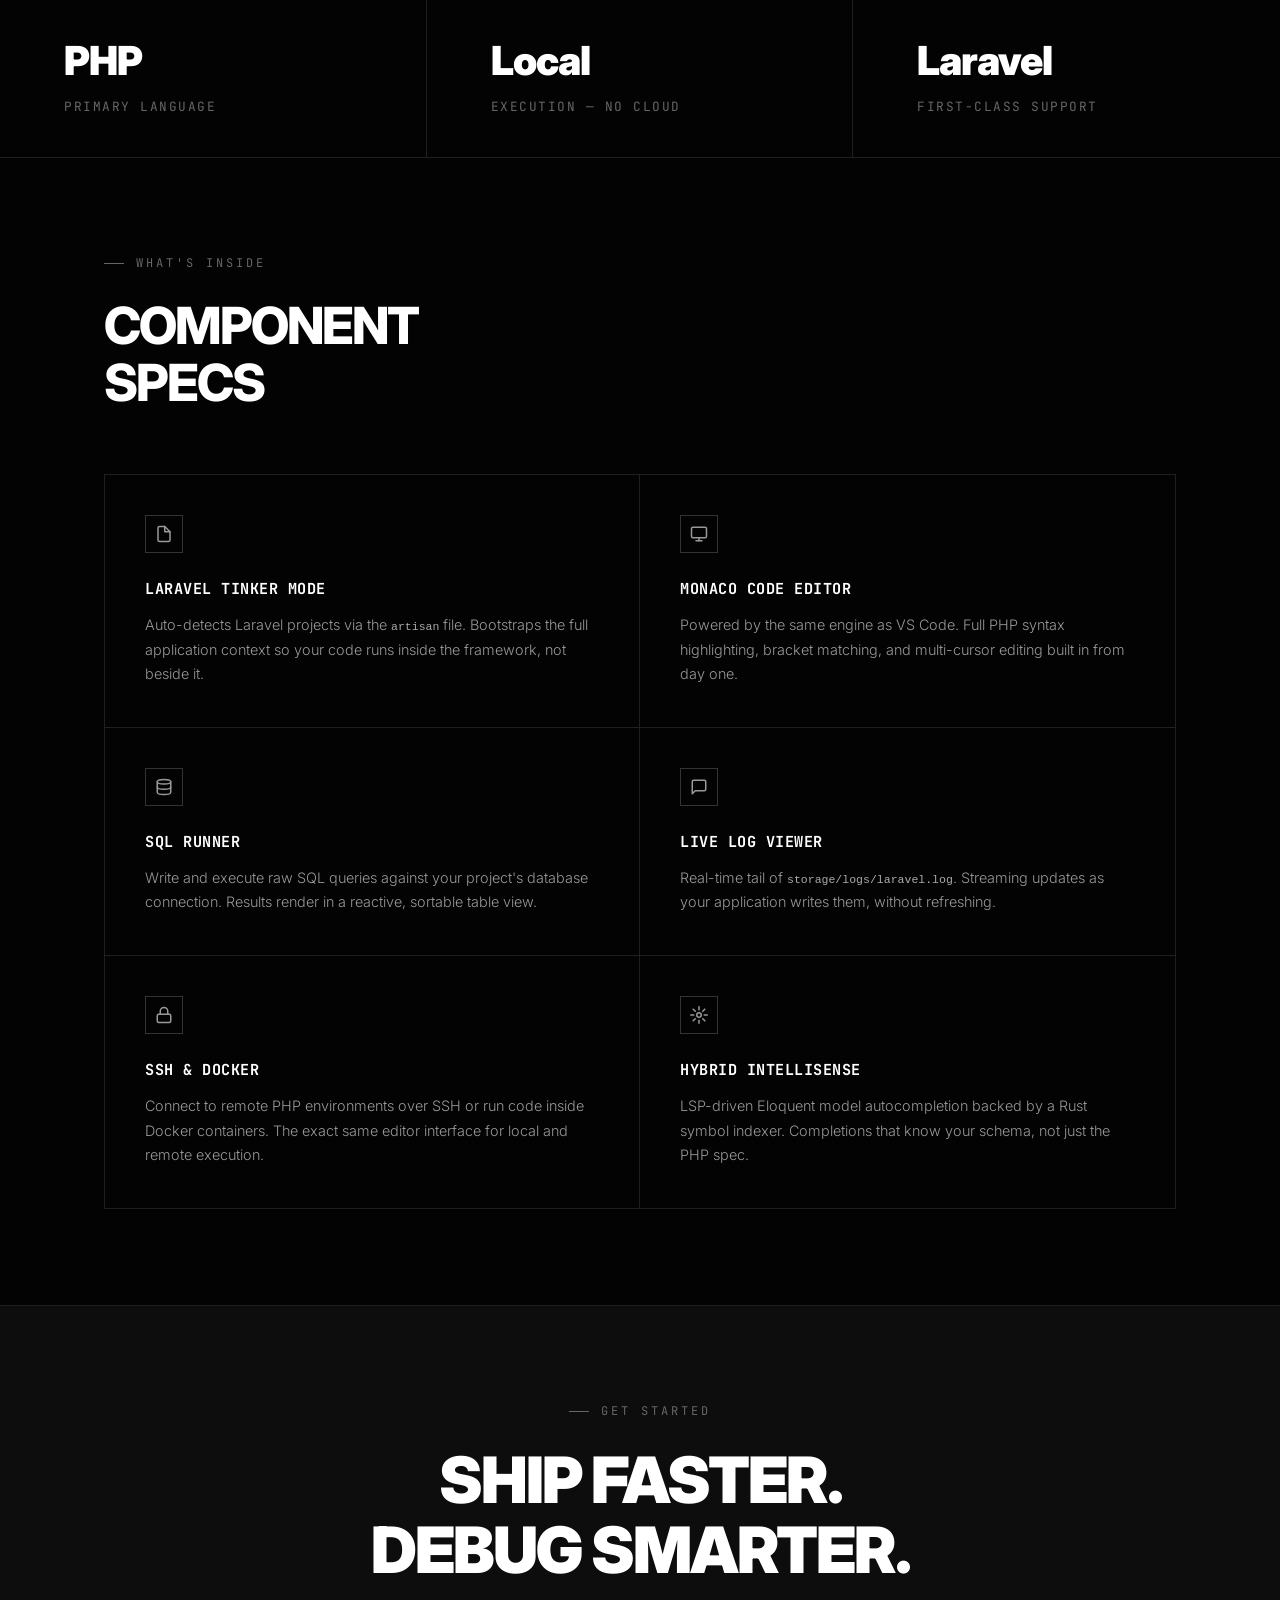
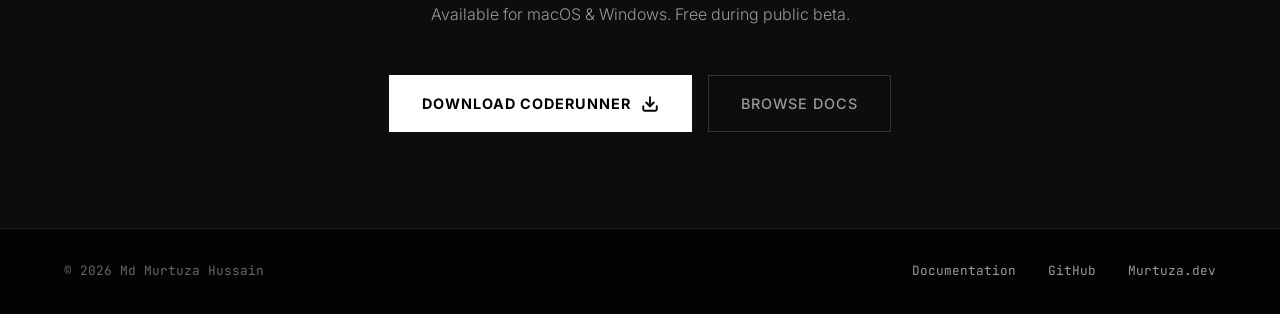
==== commit 8d27725c: "refactor: condense syntax highlighting CSS and swap GitHub link destinations" ====
--- a/index.html
+++ b/index.html
@@ -367,58 +367,16 @@
         }
 
         /* Syntax token colours — vivid, visible on dark bg */
-        .t-kw {
-            color: #c792ea;
-        }
-
-        /* purple — keywords: use, function, true */
-        .t-fn {
-            color: #82aaff;
-            font-weight: 500;
-        }
-
-        /* blue   — method/function calls */
-        .t-cls {
-            color: #ffcb6b;
-        }
-
-        /* amber  — class names */
-        .t-str {
-            color: #c3e88d;
-        }
-
-        /* green  — strings */
-        .t-num {
-            color: #f78c6c;
-        }
-
-        /* orange — numbers */
-        .t-op {
-            color: #89ddff;
-        }
-
-        /* cyan   — operators / punctuation */
-        .t-cmt {
-            color: #546e7a;
-            font-style: italic;
-        }
-
-        /* grey   — comments */
-        .t-var {
-            color: #f07178;
-        }
-
-        /* red    — variables $foo */
-        .t-php {
-            color: #546e7a;
-        }
-
-        /* grey   — <?php tag */
-        .t-ns {
-            color: #b2ccd6;
-        }
-
-        /* light  — namespace paths */
+        .t-kw  { color: #c792ea; }                     /* purple — keywords: use, function, true */
+        .t-fn  { color: #82aaff; font-weight: 500; }   /* blue   — method/function calls */
+        .t-cls { color: #ffcb6b; }                     /* amber  — class names */
+        .t-str { color: #c3e88d; }                     /* green  — strings */
+        .t-num { color: #f78c6c; }                     /* orange — numbers */
+        .t-op  { color: #89ddff; }                     /* cyan   — operators / punctuation */
+        .t-cmt { color: #546e7a; font-style: italic; } /* grey   — comments */
+        .t-var { color: #f07178; }                     /* red    — variables $foo */
+        .t-php { color: #546e7a; }                     /* grey   — <?php tag */
+        .t-ns  { color: #b2ccd6; }                     /* light  — namespace paths */
 
         /* namespace */
 
@@ -831,7 +789,7 @@
     <div class="beta-banner">
         <span class="beta-tag">Beta</span>
         CodeRunner is currently in public beta. Expect sharp edges. &nbsp;
-        <a href="https://github.com/mmurtuza/coderunner-website" target="_blank">Report an issue on GitHub →</a>
+        <a href="https://github.com/mmurtuza" target="_blank">Report an issue on GitHub →</a>
     </div>
 
     <!-- Nav -->
@@ -846,7 +804,7 @@
         </a>
         <div class="nav-links">
             <a href="docs/index.html">Docs</a>
-            <a href="https://github.com/mmurtuza" target="_blank">GitHub</a>
+            <a href="https://github.com/mmurtuza/coderunner-website" target="_blank">GitHub</a>
             <a href="https://murtuza.dev" target="_blank">Murtuza.dev</a>
         </div>
         <a href="download.html" class="btn-nav">Download</a>
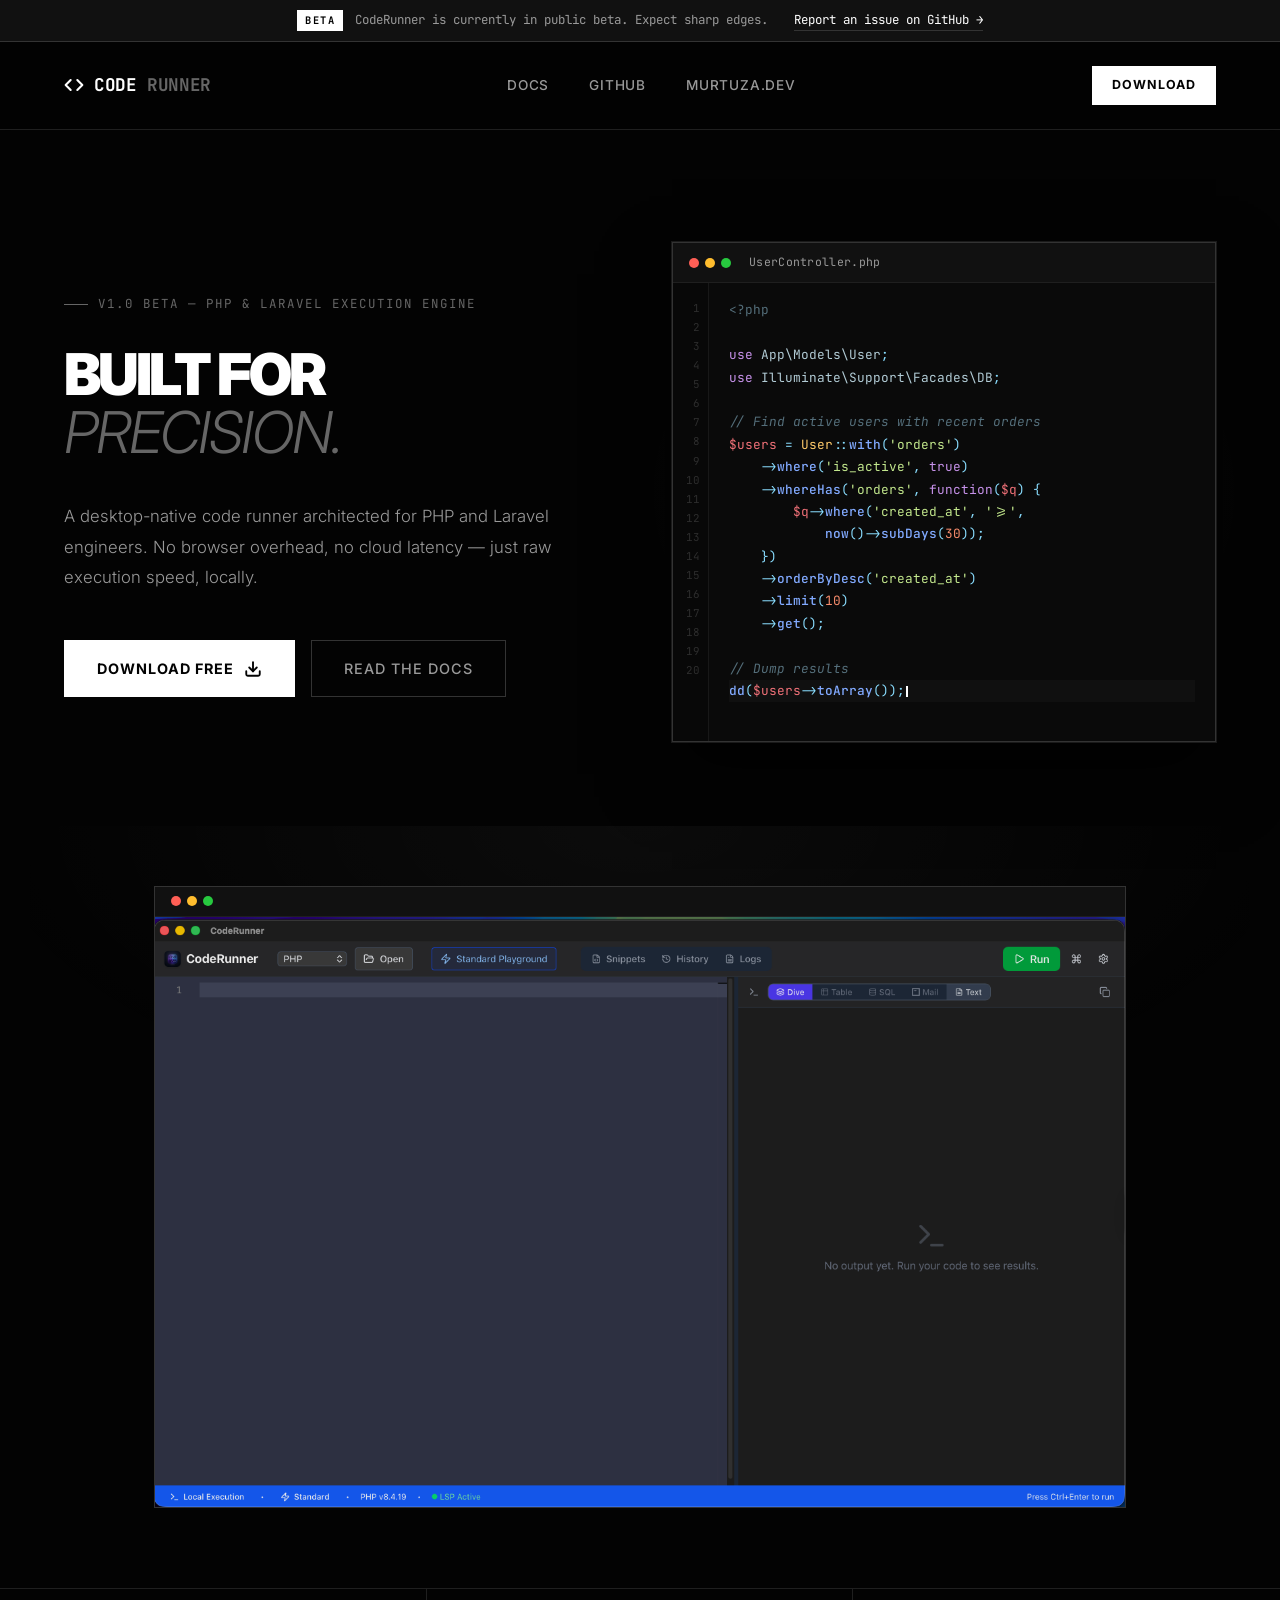
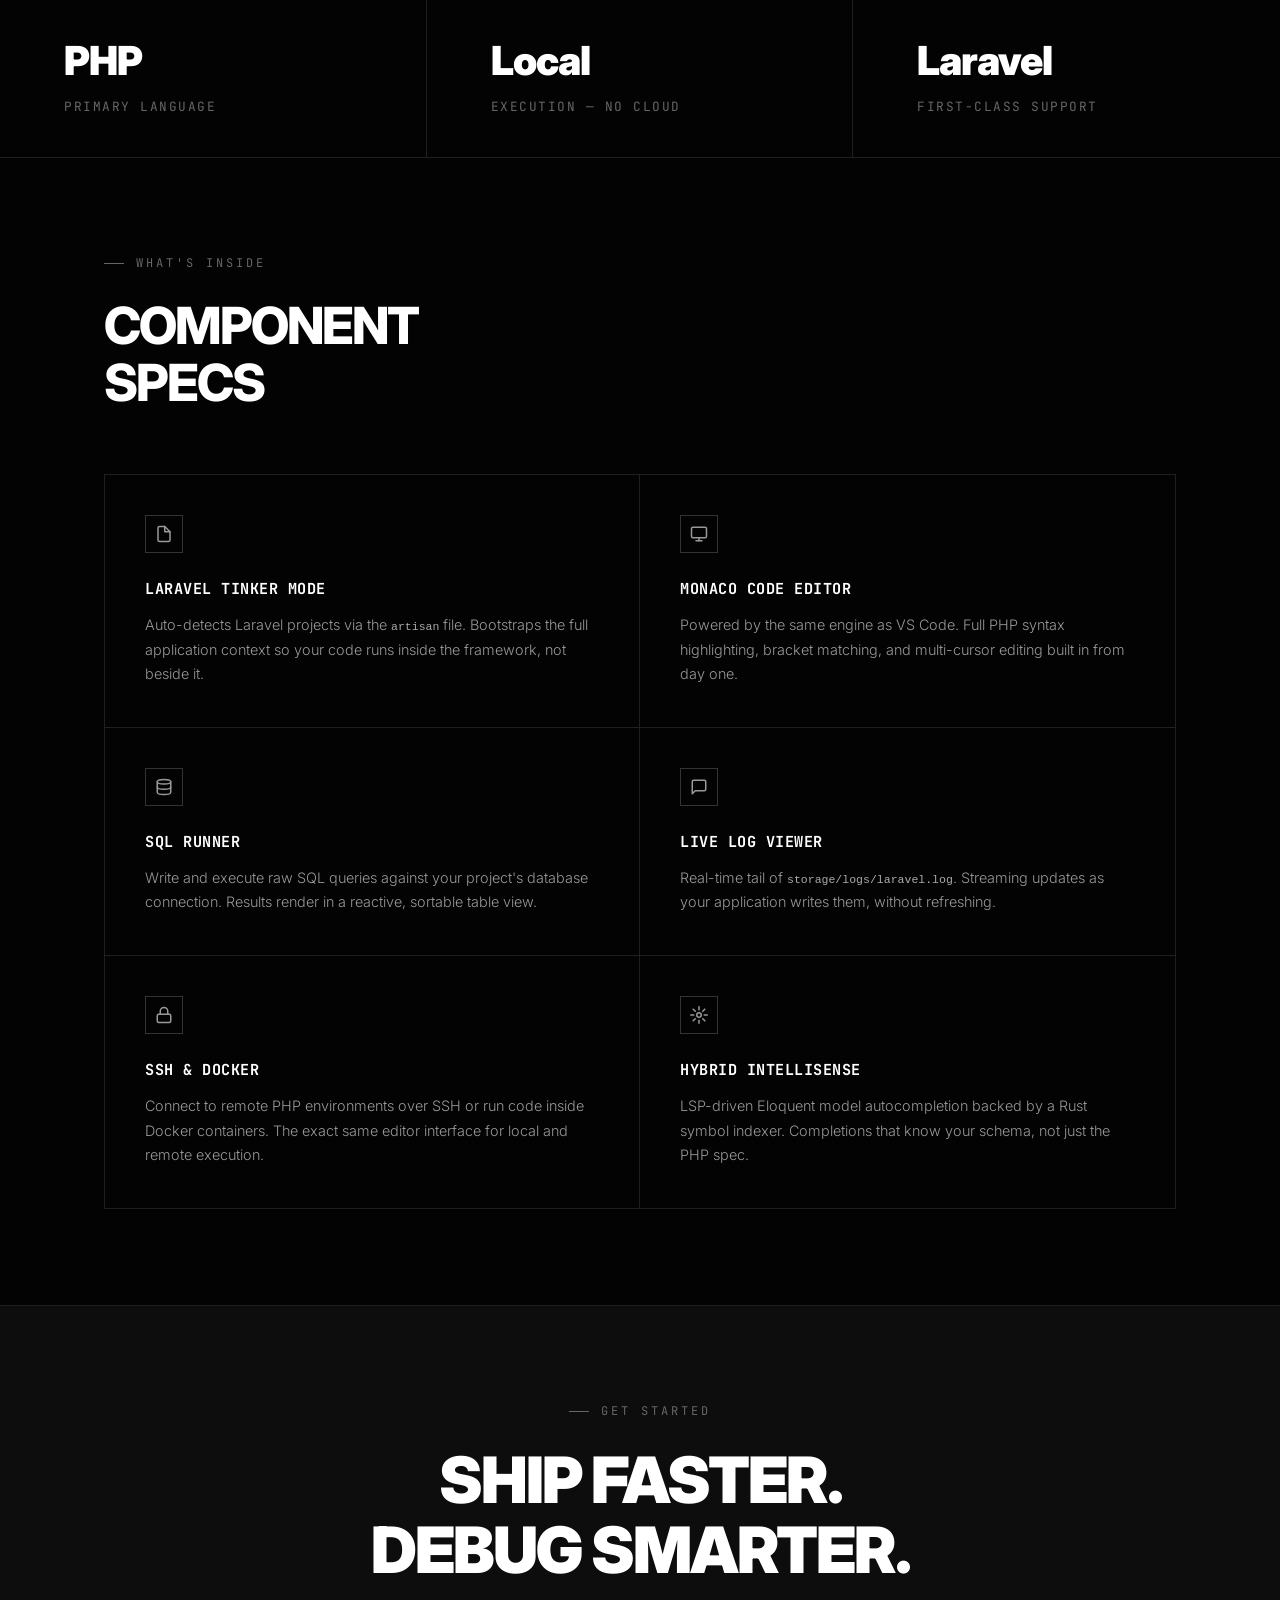
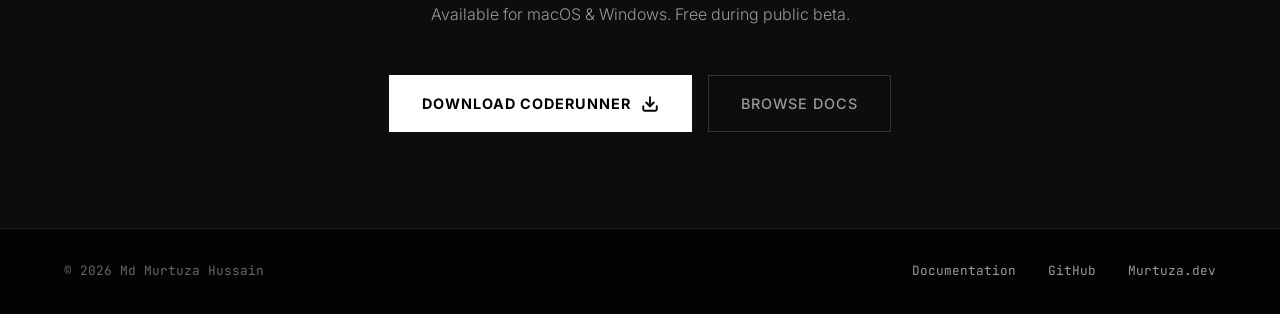
==== commit a5469cf3: "style: refactor syntax highlighting CSS for readability and update default filename to UserControlle" ====
--- a/index.html
+++ b/index.html
@@ -367,16 +367,58 @@
         }
 
         /* Syntax token colours — vivid, visible on dark bg */
-        .t-kw  { color: #c792ea; }                     /* purple — keywords: use, function, true */
-        .t-fn  { color: #82aaff; font-weight: 500; }   /* blue   — method/function calls */
-        .t-cls { color: #ffcb6b; }                     /* amber  — class names */
-        .t-str { color: #c3e88d; }                     /* green  — strings */
-        .t-num { color: #f78c6c; }                     /* orange — numbers */
-        .t-op  { color: #89ddff; }                     /* cyan   — operators / punctuation */
-        .t-cmt { color: #546e7a; font-style: italic; } /* grey   — comments */
-        .t-var { color: #f07178; }                     /* red    — variables $foo */
-        .t-php { color: #546e7a; }                     /* grey   — <?php tag */
-        .t-ns  { color: #b2ccd6; }                     /* light  — namespace paths */
+        .t-kw {
+            color: #c792ea;
+        }
+
+        /* purple — keywords: use, function, true */
+        .t-fn {
+            color: #82aaff;
+            font-weight: 500;
+        }
+
+        /* blue   — method/function calls */
+        .t-cls {
+            color: #ffcb6b;
+        }
+
+        /* amber  — class names */
+        .t-str {
+            color: #c3e88d;
+        }
+
+        /* green  — strings */
+        .t-num {
+            color: #f78c6c;
+        }
+
+        /* orange — numbers */
+        .t-op {
+            color: #89ddff;
+        }
+
+        /* cyan   — operators / punctuation */
+        .t-cmt {
+            color: #546e7a;
+            font-style: italic;
+        }
+
+        /* grey   — comments */
+        .t-var {
+            color: #f07178;
+        }
+
+        /* red    — variables $foo */
+        .t-php {
+            color: #546e7a;
+        }
+
+        /* grey   — <?php tag */
+        .t-ns {
+            color: #b2ccd6;
+        }
+
+        /* light  — namespace paths */
 
         /* namespace */
 
@@ -847,7 +889,7 @@
                     <span class="ce-dot r"></span>
                     <span class="ce-dot y"></span>
                     <span class="ce-dot g"></span>
-                    <span class="ce-filename">tinker.php</span>
+                    <span class="ce-filename">UserController.php</span>
                 </div>
                 <!-- Code body -->
                 <div class="ce-body">
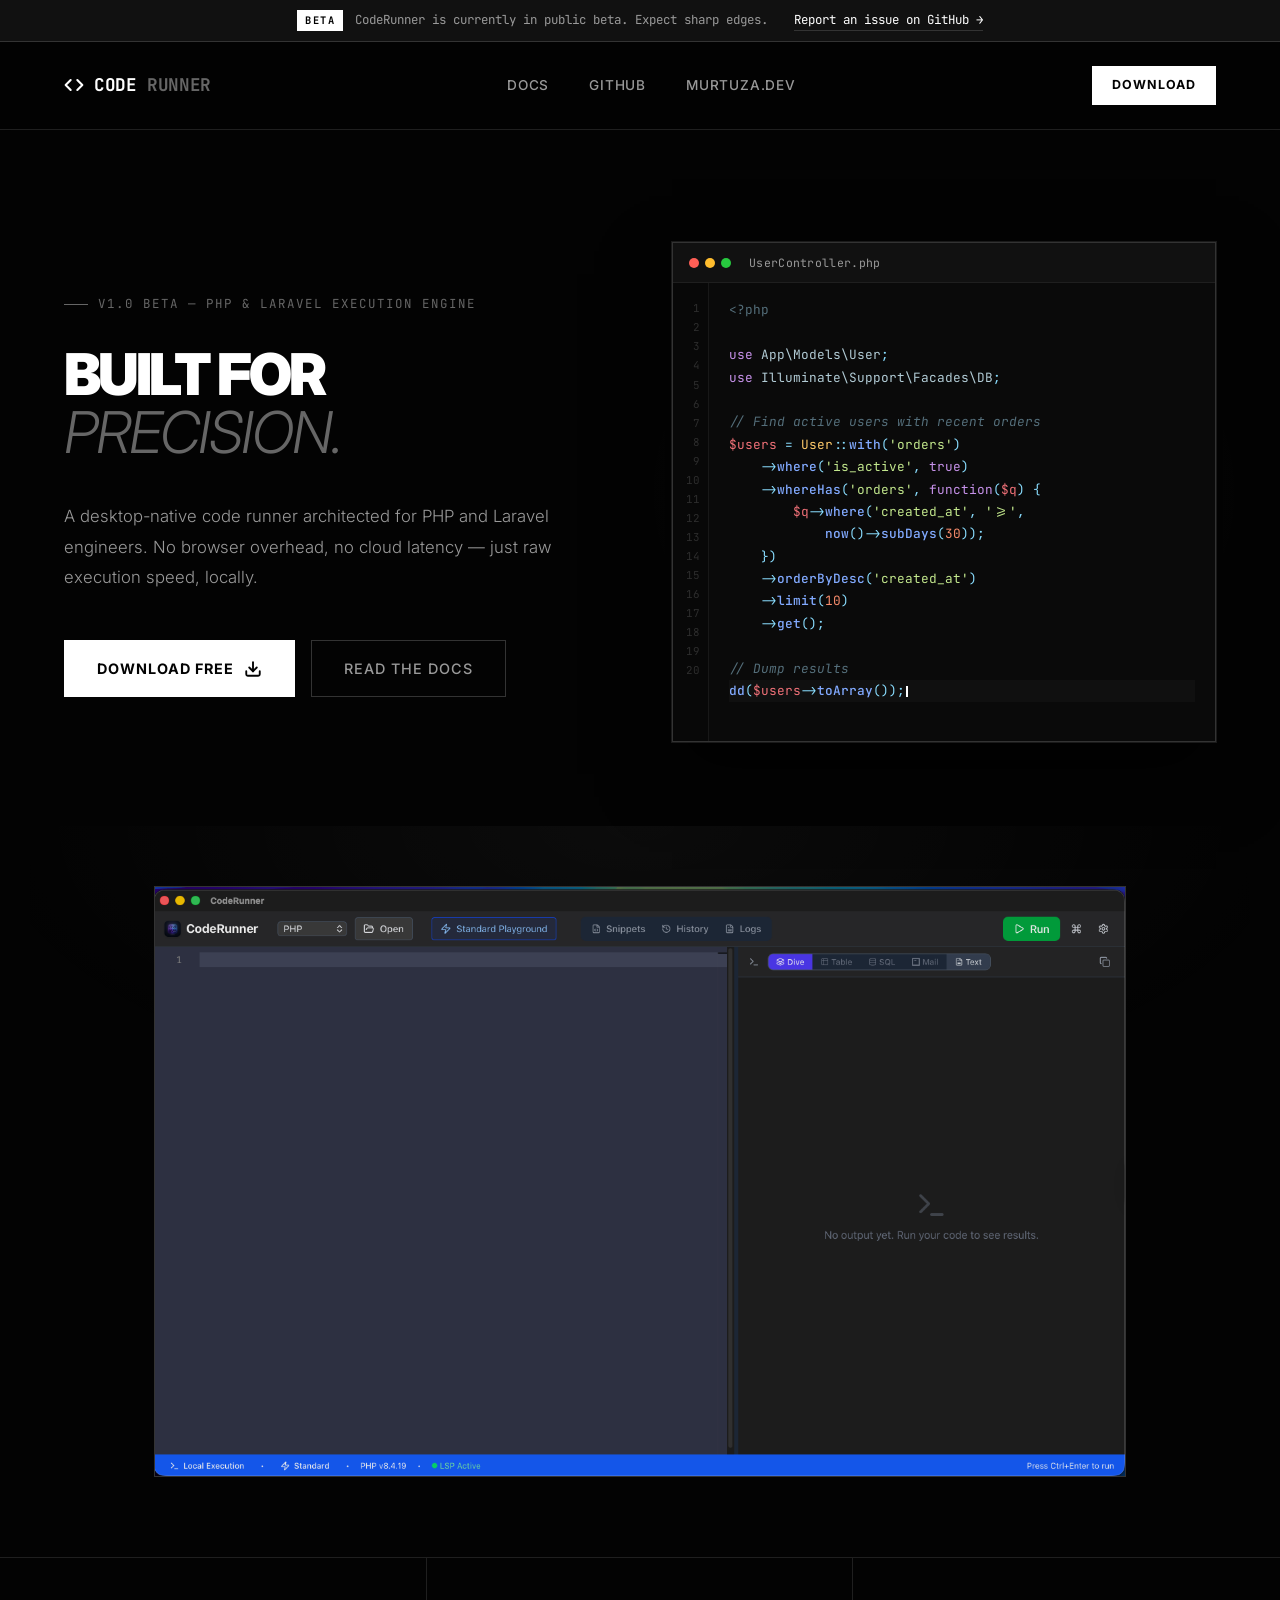
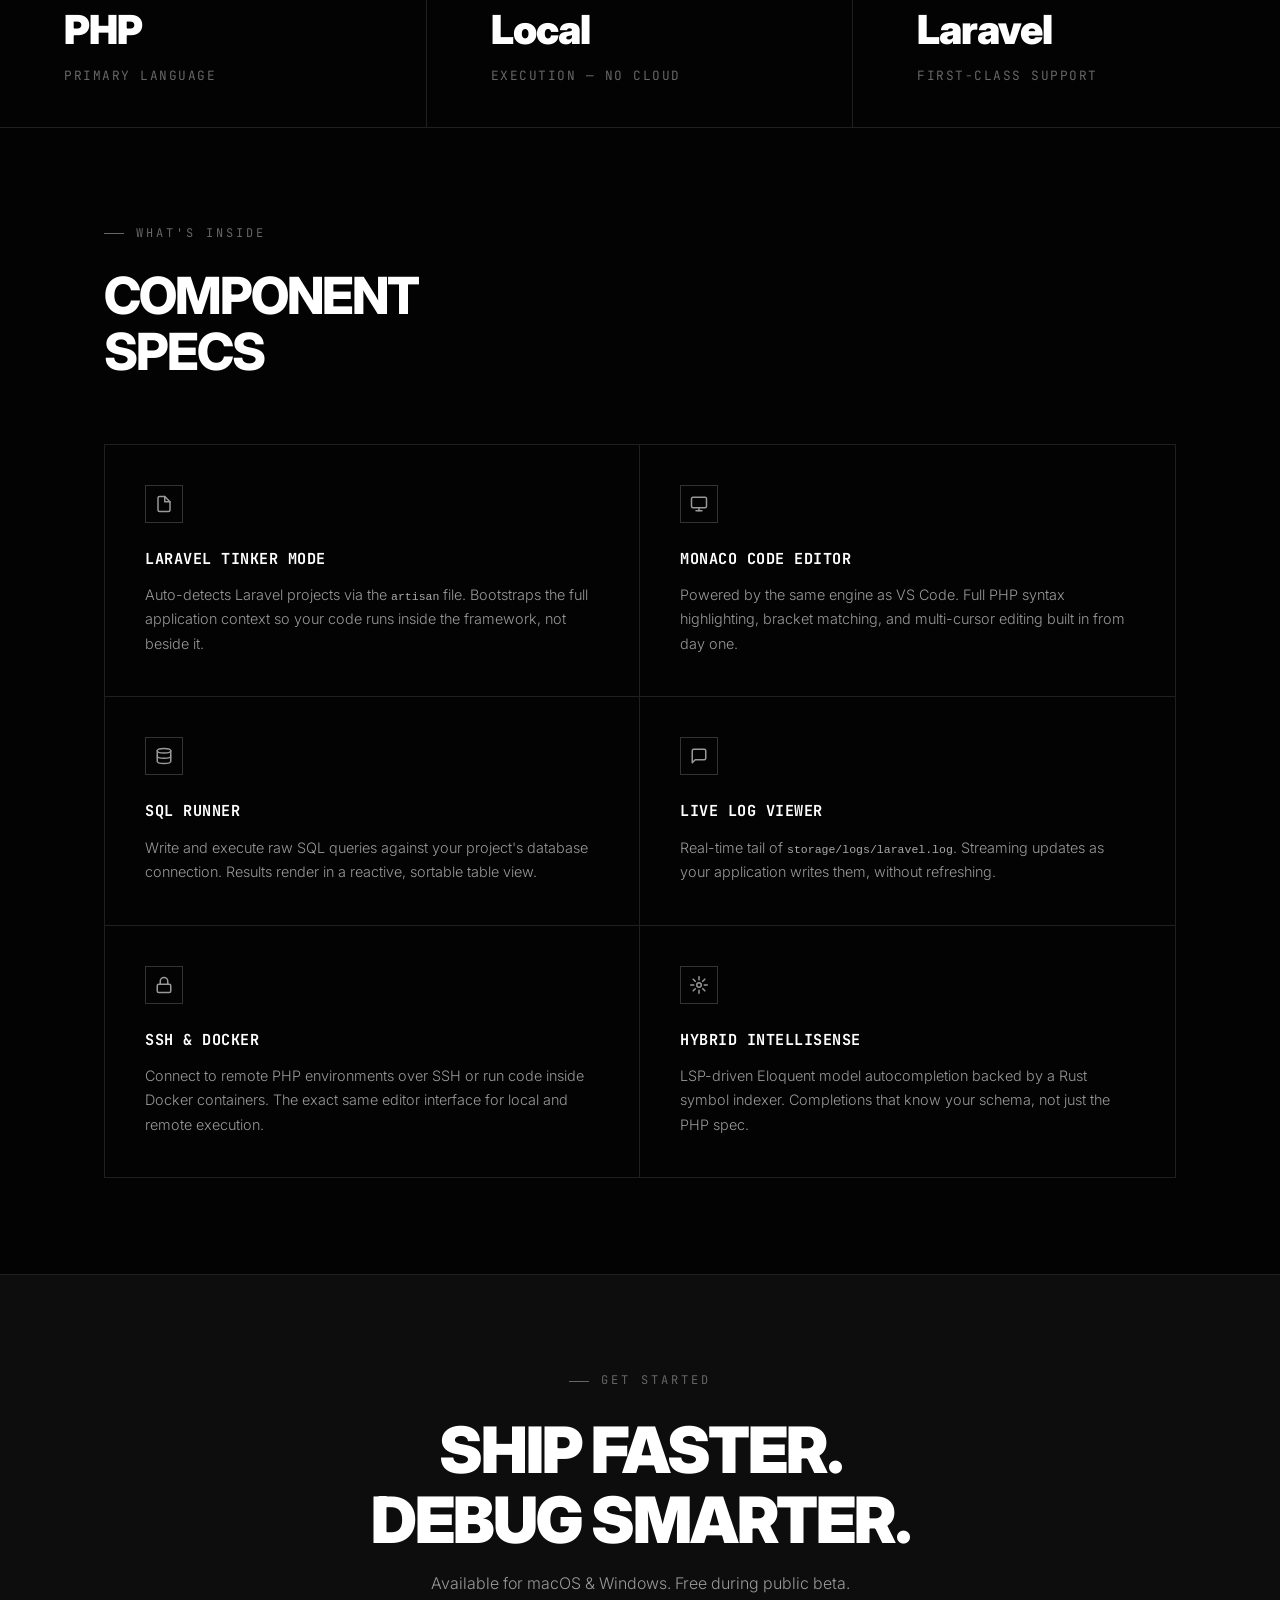
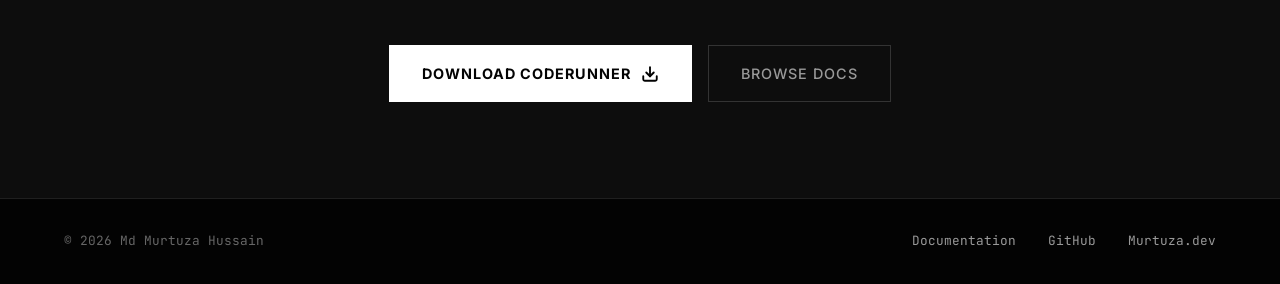
==== commit bffe211d: "style: remove window titlebar decoration from app screenshot in index.html" ====
--- a/index.html
+++ b/index.html
@@ -927,11 +927,6 @@
     <!-- App Screenshot -->
     <div class="screenshot-wrap">
         <div class="screenshot-frame">
-            <div class="screenshot-titlebar">
-                <span class="dot red"></span>
-                <span class="dot yellow"></span>
-                <span class="dot green"></span>
-            </div>
             <img src="img/coderunner-main.png"
                 alt="CodeRunner application UI showing the PHP code editor and execution panel">
         </div>
